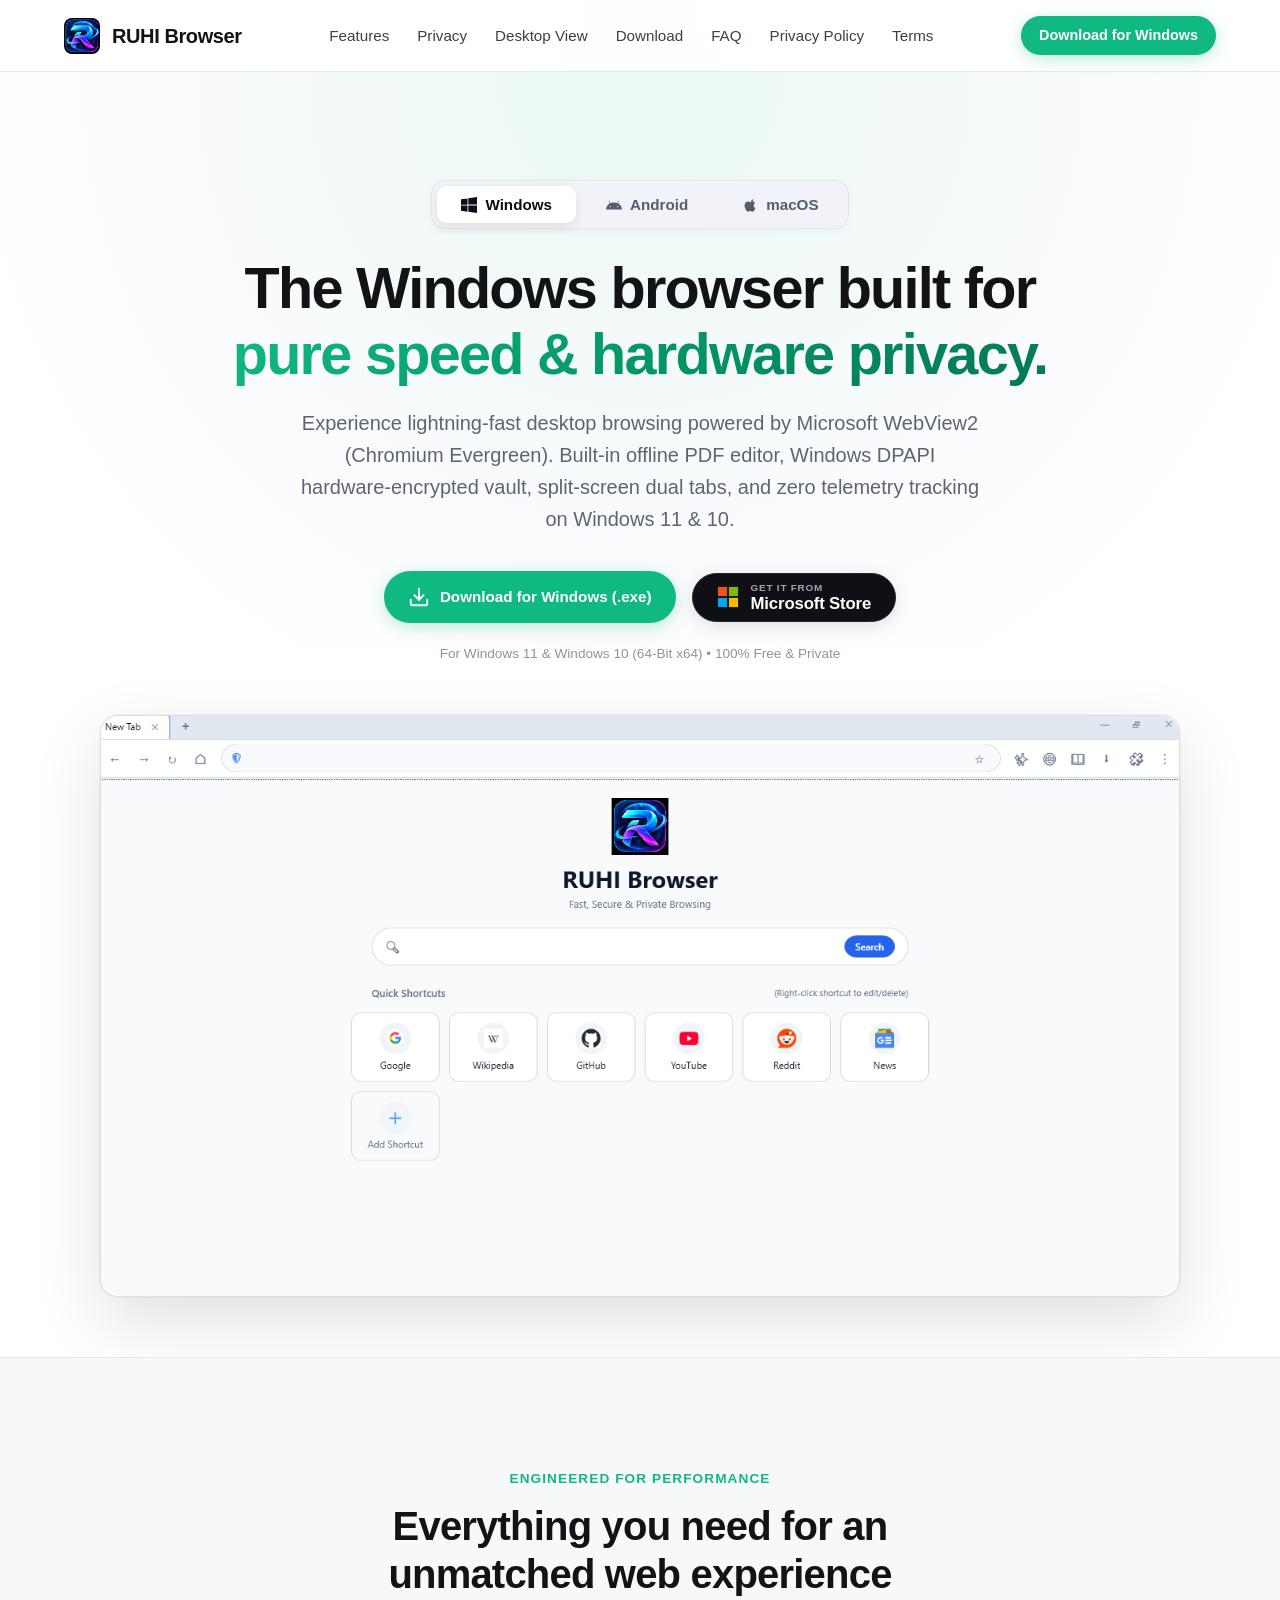
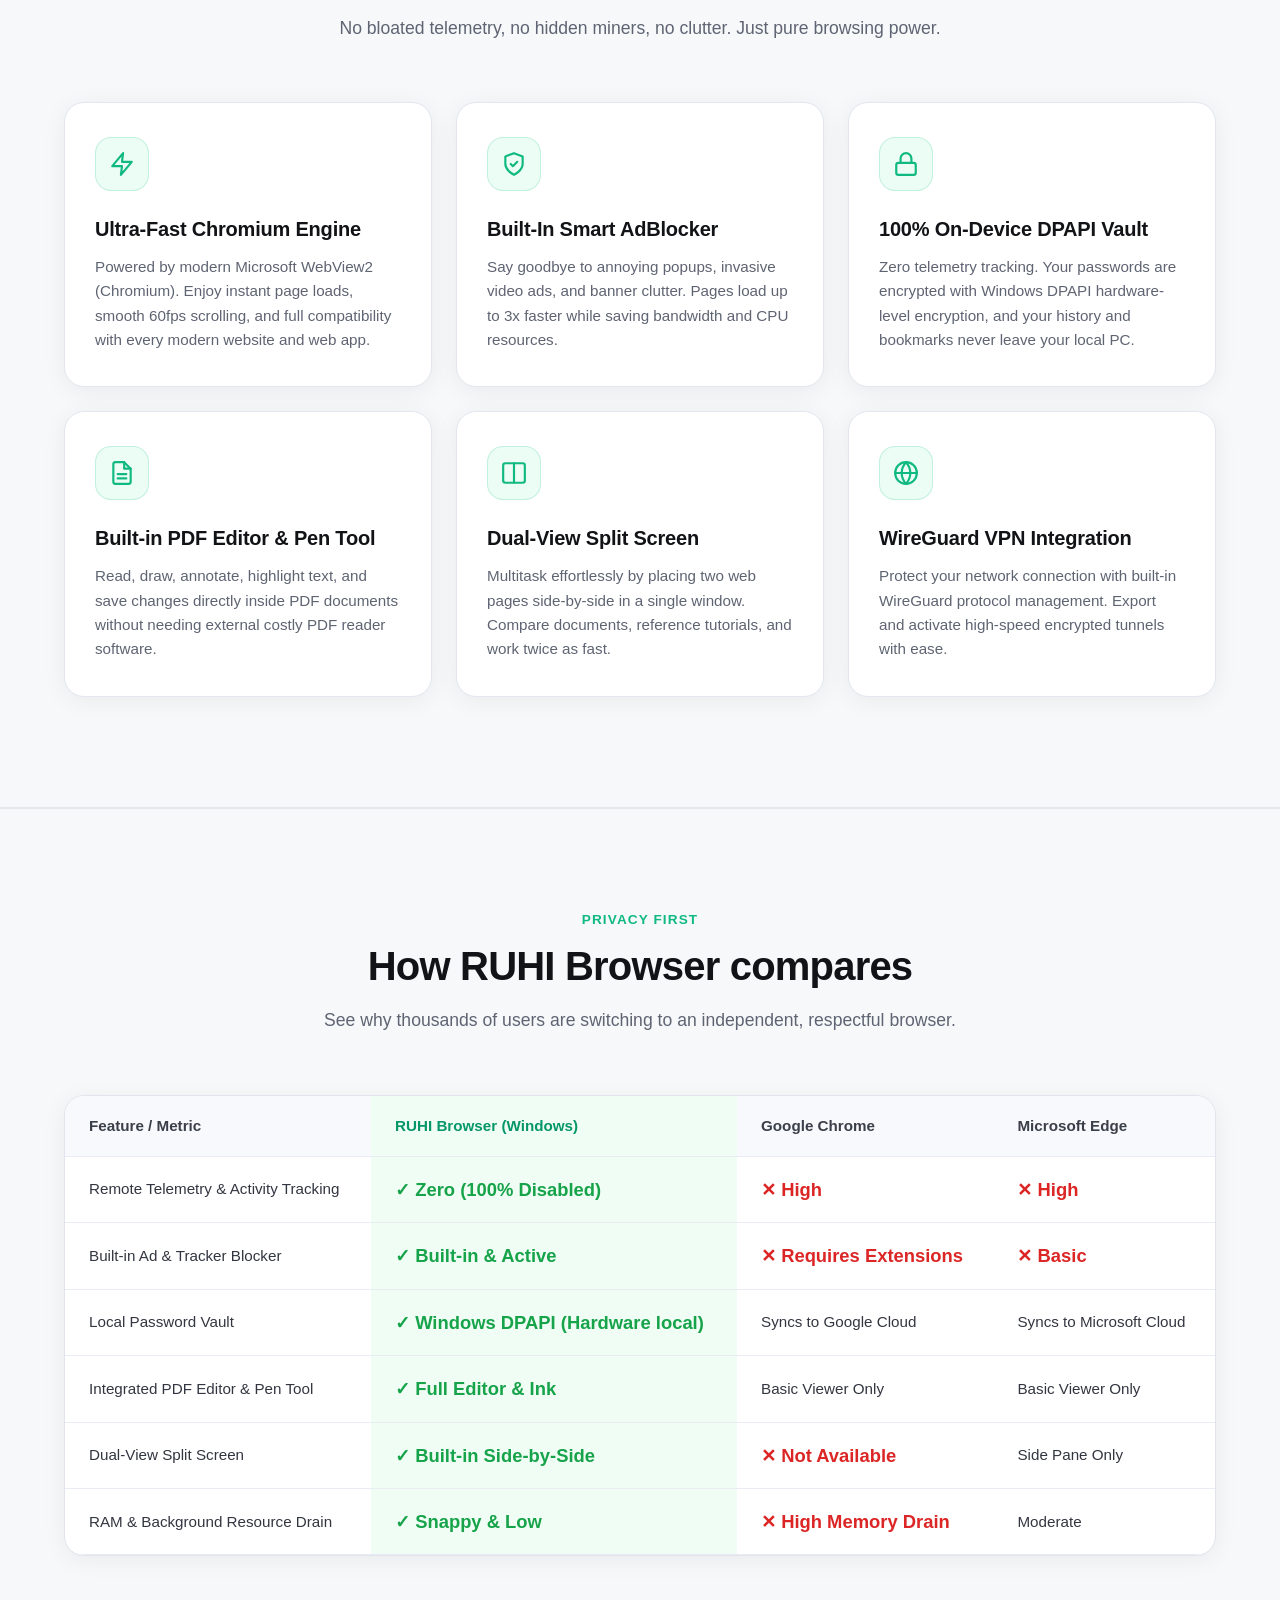
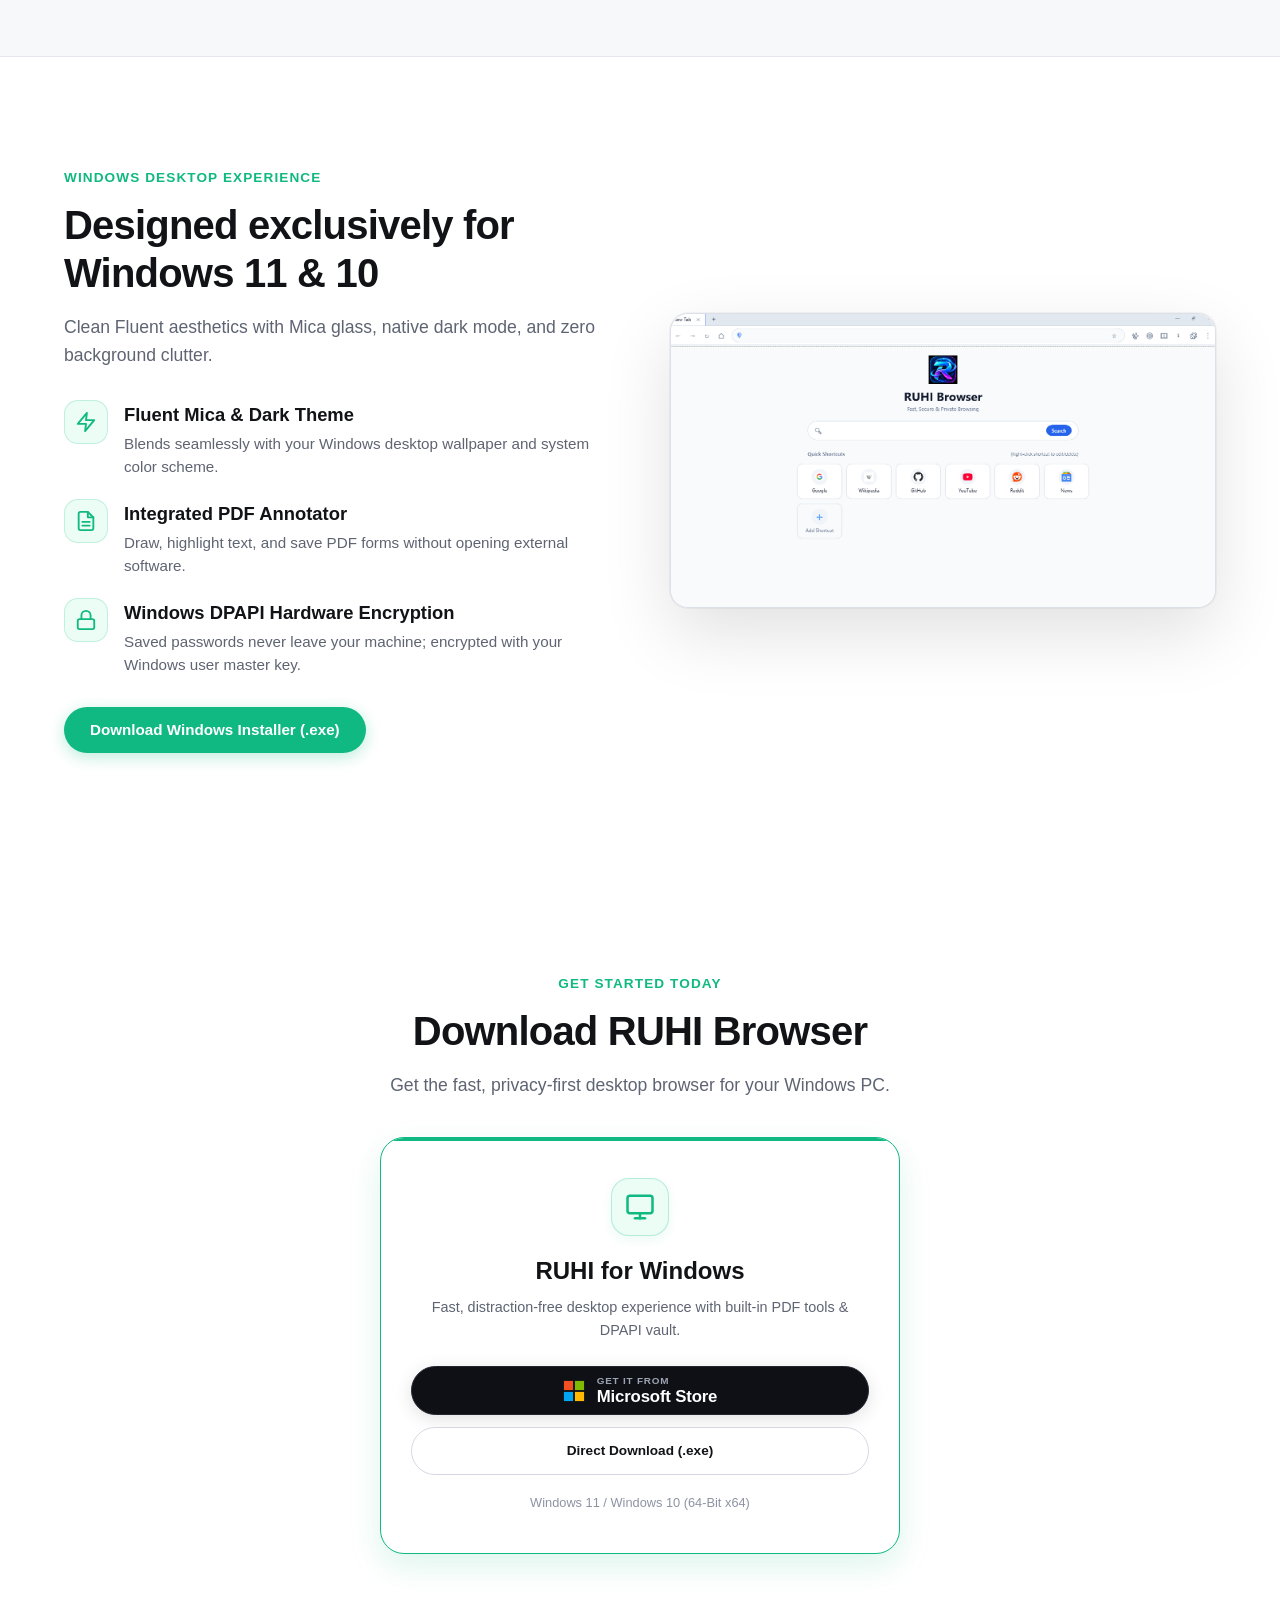
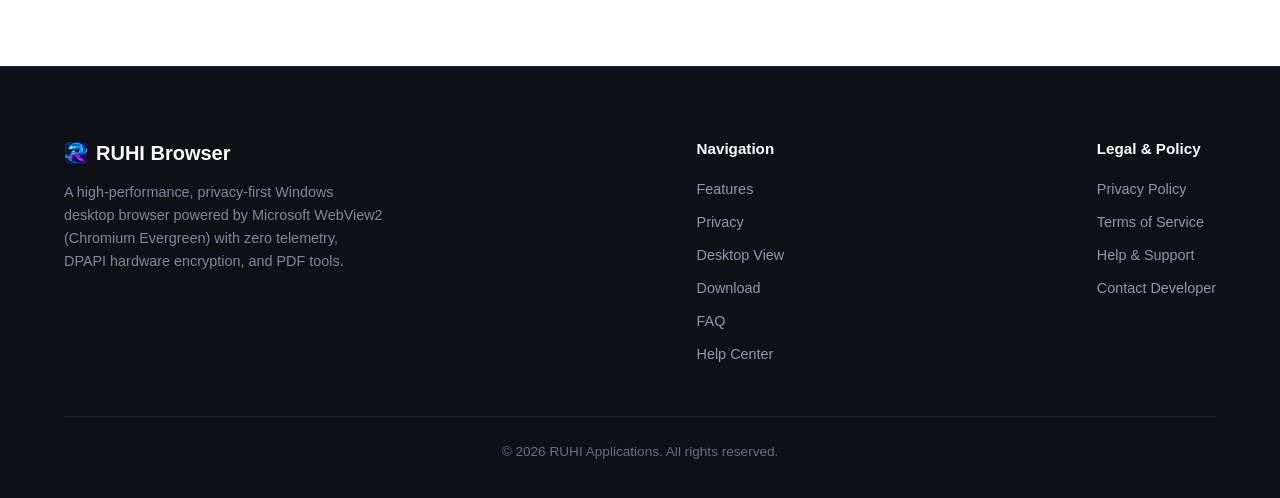
==== index.html @ 10c6ec99 "Add files via upload" ====
<!DOCTYPE html>
<html lang="en">
<head>
  <meta charset="UTF-8">
  <meta name="viewport" content="width=device-width, initial-scale=1.0">
  <title>RUHI Browser — Pure Simplicity. Zero Telemetry. Maximum Speed.</title>
  <meta name="description" content="RUHI Browser is a next-generation, privacy-first web browser available for Windows, Android, and macOS. Zero telemetry, built-in intelligent AdBlock, and on-device encryption.">
  <link rel="icon" type="image/x-icon" href="assets/favicon.ico">
  <link rel="stylesheet" href="css/styles.css">
</head>
<body data-platform="windows">

  <div class="ambient-glow"></div>

  <!-- Navbar -->
  <header class="navbar">
    <div class="container nav-content">
      <a href="index.html" class="nav-brand">
        <img src="assets/icon.png" alt="RUHI Browser Logo">
        <span>RUHI Browser</span>
      </a>
      <ul class="nav-links">
        <li><a href="#features">Features</a></li>
        <li><a href="#privacy">Privacy</a></li>
        <li class="platform-only-windows"><a href="#showcase">Desktop View</a></li>
        <li class="platform-only-android"><a href="#showcase">Mobile View</a></li>
        <li class="platform-only-mac"><a href="#showcase">Mac Native</a></li>
        <li><a href="#download">Download</a></li>
        <li><a href="faq.html">FAQ</a></li>
        <li><a href="privacy.html">Privacy Policy</a></li>
        <li><a href="terms.html">Terms</a></li>
      </ul>
      <div class="nav-cta">
        <a href="#download" class="btn-primary platform-only-windows" style="padding: 8px 18px; font-size: 0.9rem;">
          Download for Windows
        </a>
        <a href="#download" class="btn-primary platform-only-android" style="padding: 8px 18px; font-size: 0.9rem;">
          Get on Google Play
        </a>
        <a href="#download" class="btn-primary platform-only-mac" style="padding: 8px 18px; font-size: 0.9rem;">
          Download for Mac
        </a>
      </div>
    </div>
  </header>

  <!-- Hero Section -->
  <section class="hero">
    <div class="container">
      <!-- Platform Selector Switcher -->
      <div style="text-align: center;">
        <div class="platform-tabs-nav">
          <button type="button" class="platform-tab-btn active" data-os="windows" onclick="setPlatformView('windows')">
            <svg viewBox="0 0 24 24" width="16" height="16" fill="currentColor"><path d="M0 3.449L9.75 2.1v9.451H0m10.949-9.602L24 0v11.4H10.949M0 12.6h9.75v9.451L0 20.699M10.949 12.6H24V24l-12.949-1.801"/></svg>
            Windows
          </button>
          <button type="button" class="platform-tab-btn" data-os="android" onclick="setPlatformView('android')">
            <svg viewBox="0 0 24 24" width="16" height="16" fill="currentColor"><path d="M17.523 15.3414c-.5511 0-.9993-.4486-.9993-.9997s.4482-.9993.9993-.9993c.551 0 .9993.4482.9993.9993.0001.5511-.4482.9997-.9993.9997m-11.046 0c-.5511 0-.9993-.4486-.9993-.9997s.4482-.9993.9993-.9993c.5511 0 .9993.4482.9993.9993 0 .5511-.4482.9997-.9993.9997m11.4045-6.02l1.9973-3.4592a.416.416 0 00-.1521-.5676.416.416 0 00-.5676.1521l-2.0223 3.503C15.5902 8.4128 13.8533 8.081 12 8.081s-3.5902.3318-5.1367.8682L4.841 5.4467a.4161.4161 0 00-.5677-.1521.4157.4157 0 00-.1521.5676l1.9973 3.4592C2.6889 11.1867.3432 14.6589 0 18.761h24c-.3435-4.1021-2.6892-7.5743-6.1185-9.4396"/></svg>
            Android
          </button>
          <button type="button" class="platform-tab-btn" data-os="mac" onclick="setPlatformView('mac')">
            <svg viewBox="0 0 24 24" width="16" height="16" fill="currentColor"><path d="M18.71 19.5c-.83 1.24-1.71 2.45-3.05 2.47-1.34.03-1.77-.79-3.29-.79-1.53 0-2 .77-3.27.82-1.31.05-2.3-1.32-3.14-2.53C4.25 17 2.94 12.45 4.7 9.39c.87-1.52 2.43-2.48 4.12-2.51 1.28-.02 2.5.87 3.29.87.78 0 2.26-1.07 3.81-.91.65.03 2.47.26 3.64 1.98-.09.06-2.17 1.28-2.15 3.81.03 3.02 2.65 4.03 2.68 4.04-.03.07-.42 1.44-1.38 2.83M15.97 6.37c.61-.75 1.04-1.8 0.92-2.85-.9.04-2 .6-2.64 1.35-.56.65-1.06 1.71-.92 2.73 1.01.08 2.03-.49 2.64-1.23z"/></svg>
            macOS
          </button>
        </div>
      </div>

      <!-- ==================== WINDOWS HERO ==================== -->
      <div class="platform-only-windows">
        <h1 class="hero-title">
          The Windows browser built for <span class="gradient-text">pure speed &amp; hardware privacy.</span>
        </h1>
        <p class="hero-subtitle">
          Experience lightning-fast desktop browsing powered by Microsoft WebView2 (Chromium Evergreen). Built-in offline PDF editor, Windows DPAPI hardware-encrypted vault, split-screen dual tabs, and zero telemetry tracking on Windows 11 &amp; 10.
        </p>
        <div class="hero-actions" style="display: flex; gap: 16px; flex-wrap: wrap; justify-content: center; align-items: center;">
          <a href="downloads/RuhiBrowserSetup.exe" class="btn-primary" style="height: 52px; padding: 0 24px; font-weight: 600; display: inline-flex; align-items: center; gap: 10px;" download>
            <svg viewBox="0 0 24 24" width="22" height="22" fill="none" stroke="currentColor" stroke-width="2" stroke-linecap="round" stroke-linejoin="round">
              <path d="M21 15v4a2 2 0 0 1-2 2H5a2 2 0 0 1-2-2v-4"></path>
              <polyline points="7 10 12 15 17 10"></polyline>
              <line x1="12" y1="15" x2="12" y2="3"></line>
            </svg>
            <span>Download for Windows (.exe)</span>
          </a>

          <a href="https://apps.microsoft.com/detail/9PCV98GBMJ68" target="_blank" rel="noopener noreferrer" class="btn-ms-store">
            <svg class="ms-store-icon" viewBox="0 0 24 24" fill="none">
              <rect x="1" y="1" width="10" height="10" fill="#f25022"/>
              <rect x="13" y="1" width="10" height="10" fill="#7fba00"/>
              <rect x="1" y="13" width="10" height="10" fill="#00a4ef"/>
              <rect x="13" y="13" width="10" height="10" fill="#ffb900"/>
            </svg>
            <div class="ms-store-text">
              <span class="ms-store-sub">GET IT FROM</span>
              <span class="ms-store-title">Microsoft Store</span>
            </div>
          </a>
        </div>
        <p class="hero-version-tag">For Windows 11 &amp; Windows 10 (64-Bit x64) • 100% Free &amp; Private</p>

        <div class="browser-mockup-wrapper">
          <div class="browser-screenshot-card">
            <img src="assets/desktop-screenshot.png" alt="RUHI Browser for Windows" class="browser-screenshot-img" loading="eager">
          </div>
        </div>
      </div>

      <!-- ==================== ANDROID HERO ==================== -->
      <div class="platform-only-android">
        <h1 class="hero-title">
          The lightweight Android browser built for <span class="gradient-text">instant speed &amp; AMOLED battery saving.</span>
        </h1>
        <p class="hero-subtitle">
          At just 5.4 MB, RUHI for Android installs in seconds. Enjoy true pitch-black AMOLED dark mode, built-in mobile AdBlocker, data saver for 4G/5G, one-handed bottom omnibox, and 100% on-device privacy with zero background tracking.
        </p>
        <div class="hero-actions" style="display: flex; gap: 16px; flex-wrap: wrap; justify-content: center; align-items: center;">
          <a href="https://play.google.com/store/apps/details?id=com.ruhi.browser" target="_blank" rel="noopener noreferrer" class="btn-play-store">
            <svg class="play-store-icon" viewBox="0 0 24 24" fill="none">
              <path d="M3.6 1.8l11.4 10.2L3.6 22.2c-.3-.2-.6-.6-.6-1.1V2.9c0-.5.3-.9.6-1.1z" fill="#00e5ff"/>
              <path d="M15 12L3.6 1.8c.2-.1.4-.2.7-.1l12.8 7.3L15 12z" fill="#00e676"/>
              <path d="M15 12l2.1 3-12.8 7.3c-.3.1-.5 0-.7-.1L15 12z" fill="#ff1744"/>
              <path d="M19.8 10.7l-2.7-1.7L15 12l2.1 3 2.7-1.7c.8-.5.8-1.7 0-2.2l-.0-.4z" fill="#ffea00"/>
            </svg>
            <div class="play-store-text">
              <span class="play-store-sub">GET IT FROM</span>
              <span class="play-store-title">Google Play</span>
            </div>
          </a>

          <a href="downloads/RuhiBrowser_Android.apk" class="btn-secondary" style="height: 52px; padding: 0 22px; font-weight: 600; display: inline-flex; align-items: center; gap: 8px;" download>
            <svg viewBox="0 0 24 24" width="20" height="20" fill="none" stroke="currentColor" stroke-width="2" stroke-linecap="round" stroke-linejoin="round">
              <path d="M21 15v4a2 2 0 0 1-2 2H5a2 2 0 0 1-2-2v-4"></path>
              <polyline points="7 10 12 15 17 10"></polyline>
              <line x1="12" y1="15" x2="12" y2="3"></line>
            </svg>
            <span>Direct APK (5.4 MB)</span>
          </a>
        </div>
        <p class="hero-version-tag">For Android 6.0 (Marshmallow) and higher • Featherlight 5.4 MB package</p>

        <div class="phone-mockup-wrapper" style="margin-top: 36px;">
          <div class="phone-device-frame" style="margin: 0 auto;">
            <div class="phone-top-sensors">
              <div class="phone-camera-lens"></div>
              <div class="phone-speaker"></div>
            </div>
            <div class="phone-screen-container">
              <img src="assets/mobile-screenshot.jpeg" alt="RUHI Browser Android App Screenshot" class="phone-screen-img" loading="eager">
            </div>
          </div>
        </div>
      </div>

      <!-- ==================== macOS HERO ==================== -->
      <div class="platform-only-mac">
        <h1 class="hero-title">
          The native Mac browser built with <span class="gradient-text">Apple WebKit &amp; zero battery drain.</span>
        </h1>
        <p class="hero-subtitle">
          Engineered natively in Swift and Apple WebKit for macOS Monterey, Ventura, Sonoma &amp; Sequoia. Universal Binary optimized for Apple Silicon (M1–M4) and Intel Macs with Apple Keychain security and native content blocking.
        </p>
        <div class="hero-actions" style="display: flex; gap: 16px; flex-wrap: wrap; justify-content: center; align-items: center;">
          <a href="https://github.com/ruhidev321/ruhi-browser/releases" target="_blank" rel="noopener noreferrer" class="btn-primary" style="height: 52px; padding: 0 24px; font-weight: 600; display: inline-flex; align-items: center; gap: 10px;">
            <svg viewBox="0 0 24 24" width="22" height="22" fill="currentColor">
              <path d="M18.71 19.5c-.83 1.24-1.71 2.45-3.05 2.47-1.34.03-1.77-.79-3.29-.79-1.53 0-2 .77-3.27.82-1.31.05-2.3-1.32-3.14-2.53C4.25 17 2.94 12.45 4.7 9.39c.87-1.52 2.43-2.48 4.12-2.51 1.28-.02 2.5.87 3.29.87.78 0 2.26-1.07 3.81-.91.65.03 2.47.26 3.64 1.98-.09.06-2.17 1.28-2.15 3.81.03 3.02 2.65 4.03 2.68 4.04-.03.07-.42 1.44-1.38 2.83M15.97 6.37c.61-.75 1.04-1.8 0.92-2.85-.9.04-2 .6-2.64 1.35-.56.65-1.06 1.71-.92 2.73 1.01.08 2.03-.49 2.64-1.23z"/>
            </svg>
            <span>Download for Mac (.dmg)</span>
          </a>

          <a href="#download" class="btn-secondary" style="height: 52px; padding: 0 20px; font-weight: 600; display: inline-flex; align-items: center; gap: 8px;">
            <span>Universal Binary (ARM64 &amp; x64)</span>
          </a>
        </div>
        <p class="hero-version-tag">For macOS 12 (Monterey) and higher • Universal Binary (Apple Silicon M1–M4 &amp; Intel)</p>

        <div class="browser-mockup-wrapper">
          <div class="browser-screenshot-card" style="box-shadow: 0 20px 50px rgba(0, 0, 0, 0.12); border-radius: 14px; overflow: hidden;">
            <img src="assets/mac-screenshot.png" alt="RUHI Browser for macOS Native WebKit" class="browser-screenshot-img" loading="eager">
          </div>
        </div>
      </div>

    </div>
  </section>

  <!-- ==================== FEATURES SECTION ==================== -->
  <section class="features-section" id="features">
    <div class="container">
      <div class="section-header">
        <div class="section-label">Engineered for Performance</div>
        <h2 class="section-title">Everything you need for an unmatched web experience</h2>
        <p class="section-subtitle">No bloated telemetry, no hidden miners, no clutter. Just pure browsing power.</p>
      </div>

      <!-- Windows Real Features -->
      <div class="features-grid platform-only-windows">
        <div class="feature-card">
          <div class="feature-icon-bubble">
            <svg viewBox="0 0 24 24" fill="none" stroke="currentColor" stroke-linecap="round" stroke-linejoin="round">
              <polygon points="13 2 3 14 12 14 11 22 21 10 12 10 13 2"></polygon>
            </svg>
          </div>
          <h3 class="feature-title">Ultra-Fast Chromium Engine</h3>
          <p class="feature-desc">Powered by modern Microsoft WebView2 (Chromium). Enjoy instant page loads, smooth 60fps scrolling, and full compatibility with every modern website and web app.</p>
        </div>

        <div class="feature-card">
          <div class="feature-icon-bubble">
            <svg viewBox="0 0 24 24" fill="none" stroke="currentColor" stroke-linecap="round" stroke-linejoin="round">
              <path d="M12 22s8-4 8-10V5l-8-3-8 3v7c0 6 8 10 8 10z"></path>
              <polyline points="9 12 11 14 15 10"></polyline>
            </svg>
          </div>
          <h3 class="feature-title">Built-In Smart AdBlocker</h3>
          <p class="feature-desc">Say goodbye to annoying popups, invasive video ads, and banner clutter. Pages load up to 3x faster while saving bandwidth and CPU resources.</p>
        </div>

        <div class="feature-card">
          <div class="feature-icon-bubble">
            <svg viewBox="0 0 24 24" fill="none" stroke="currentColor" stroke-linecap="round" stroke-linejoin="round">
              <rect x="3" y="11" width="18" height="11" rx="2" ry="2"></rect>
              <path d="M7 11V7a5 5 0 0 1 10 0v4"></path>
            </svg>
          </div>
          <h3 class="feature-title">100% On-Device DPAPI Vault</h3>
          <p class="feature-desc">Zero telemetry tracking. Your passwords are encrypted with Windows DPAPI hardware-level encryption, and your history and bookmarks never leave your local PC.</p>
        </div>

        <div class="feature-card">
          <div class="feature-icon-bubble">
            <svg viewBox="0 0 24 24" fill="none" stroke="currentColor" stroke-linecap="round" stroke-linejoin="round">
              <path d="M14 2H6a2 2 0 0 0-2 2v16a2 2 0 0 0 2 2h12a2 2 0 0 0 2-2V8z"></path>
              <polyline points="14 2 14 8 20 8"></polyline>
              <line x1="16" y1="13" x2="8" y2="13"></line>
              <line x1="16" y1="17" x2="8" y2="17"></line>
            </svg>
          </div>
          <h3 class="feature-title">Built-in PDF Editor &amp; Pen Tool</h3>
          <p class="feature-desc">Read, draw, annotate, highlight text, and save changes directly inside PDF documents without needing external costly PDF reader software.</p>
        </div>

        <div class="feature-card">
          <div class="feature-icon-bubble">
            <svg viewBox="0 0 24 24" fill="none" stroke="currentColor" stroke-linecap="round" stroke-linejoin="round">
              <rect x="2" y="3" width="20" height="18" rx="2" ry="2"></rect>
              <line x1="12" y1="3" x2="12" y2="21"></line>
            </svg>
          </div>
          <h3 class="feature-title">Dual-View Split Screen</h3>
          <p class="feature-desc">Multitask effortlessly by placing two web pages side-by-side in a single window. Compare documents, reference tutorials, and work twice as fast.</p>
        </div>

        <div class="feature-card">
          <div class="feature-icon-bubble">
            <svg viewBox="0 0 24 24" fill="none" stroke="currentColor" stroke-linecap="round" stroke-linejoin="round">
              <circle cx="12" cy="12" r="10"></circle>
              <line x1="2" y1="12" x2="22" y2="12"></line>
              <path d="M12 2a15.3 15.3 0 0 1 4 10 15.3 15.3 0 0 1-4 10 15.3 15.3 0 0 1-4-10 15.3 15.3 0 0 1 4-10z"></path>
            </svg>
          </div>
          <h3 class="feature-title">WireGuard VPN Integration</h3>
          <p class="feature-desc">Protect your network connection with built-in WireGuard protocol management. Export and activate high-speed encrypted tunnels with ease.</p>
        </div>
      </div>

      <!-- Android Real Features -->
      <div class="features-grid platform-only-android">
        <div class="feature-card">
          <div class="feature-icon-bubble">
            <svg viewBox="0 0 24 24" fill="none" stroke="currentColor" stroke-linecap="round" stroke-linejoin="round">
              <path d="M20.24 12.24a6 6 0 0 0-8.49-8.49L5 10.5V19h8.5z"></path>
              <line x1="16" y1="8" x2="2" y2="22"></line>
              <line x1="17.5" y1="15" x2="9" y2="15"></line>
            </svg>
          </div>
          <h3 class="feature-title">Ultra-Lightweight (~5.4 MB)</h3>
          <p class="feature-desc">Featherlight package installs in under 3 seconds. Uses minimal phone storage and runs smoothly even on budget Android devices with 2GB RAM.</p>
        </div>

        <div class="feature-card">
          <div class="feature-icon-bubble">
            <svg viewBox="0 0 24 24" fill="none" stroke="currentColor" stroke-linecap="round" stroke-linejoin="round">
              <path d="M21 12.79A9 9 0 1 1 11.21 3 7 7 0 0 0 21 12.79z"></path>
            </svg>
          </div>
          <h3 class="feature-title">Pitch-Black AMOLED Dark Mode</h3>
          <p class="feature-desc">Engineered with true pure #000000 charcoal black pixels. Pixels turn completely off on OLED/AMOLED screens, saving up to 40% battery life.</p>
        </div>

        <div class="feature-card">
          <div class="feature-icon-bubble">
            <svg viewBox="0 0 24 24" fill="none" stroke="currentColor" stroke-linecap="round" stroke-linejoin="round">
              <path d="M12 22s8-4 8-10V5l-8-3-8 3v7c0 6 8 10 8 10z"></path>
              <polyline points="9 12 11 14 15 10"></polyline>
            </svg>
          </div>
          <h3 class="feature-title">Smart AdBlock &amp; Data Saver</h3>
          <p class="feature-desc">Blocks invasive mobile popups, autoplay video banners, and analytics trackers. Pages load up to 3x faster while saving cellular 4G/5G data.</p>
        </div>

        <div class="feature-card">
          <div class="feature-icon-bubble">
            <svg viewBox="0 0 24 24" fill="none" stroke="currentColor" stroke-linecap="round" stroke-linejoin="round">
              <rect x="3" y="11" width="18" height="11" rx="2" ry="2"></rect>
              <path d="M7 11V7a5 5 0 0 1 10 0v4"></path>
            </svg>
          </div>
          <h3 class="feature-title">Android Keystore Security Vault</h3>
          <p class="feature-desc">Passwords and credentials are protected with hardware-backed Android Keystore and EncryptedSharedPreferences. Zero data uploaded to cloud.</p>
        </div>

        <div class="feature-card">
          <div class="feature-icon-bubble">
            <svg viewBox="0 0 24 24" fill="none" stroke="currentColor" stroke-linecap="round" stroke-linejoin="round">
              <rect x="5" y="2" width="14" height="20" rx="2" ry="2"></rect>
              <line x1="12" y1="18" x2="12.01" y2="18"></line>
            </svg>
          </div>
          <h3 class="feature-title">One-Handed Bottom Omnibox</h3>
          <p class="feature-desc">Ergonomic bottom address bar and navigation toolbar designed specifically for comfortable one-thumb reach on modern tall mobile screens.</p>
        </div>

        <div class="feature-card">
          <div class="feature-icon-bubble">
            <svg viewBox="0 0 24 24" fill="none" stroke="currentColor" stroke-linecap="round" stroke-linejoin="round">
              <circle cx="12" cy="12" r="10"></circle>
              <line x1="2" y1="12" x2="22" y2="12"></line>
              <path d="M12 2a15.3 15.3 0 0 1 4 10 15.3 15.3 0 0 1-4 10 15.3 15.3 0 0 1-4-10 15.3 15.3 0 0 1 4-10z"></path>
            </svg>
          </div>
          <h3 class="feature-title">WireGuard Mobile VPN</h3>
          <p class="feature-desc">Protect your cellular and public Wi-Fi connections with integrated high-speed WireGuard protocol encryption right inside the browser.</p>
        </div>
      </div>

      <!-- macOS Real Features -->
      <div class="features-grid platform-only-mac">
        <div class="feature-card">
          <div class="feature-icon-bubble">
            <svg viewBox="0 0 24 24" fill="currentColor">
              <path d="M18.71 19.5c-.83 1.24-1.71 2.45-3.05 2.47-1.34.03-1.77-.79-3.29-.79-1.53 0-2 .77-3.27.82-1.31.05-2.3-1.32-3.14-2.53C4.25 17 2.94 12.45 4.7 9.39c.87-1.52 2.43-2.48 4.12-2.51 1.28-.02 2.5.87 3.29.87.78 0 2.26-1.07 3.81-.91.65.03 2.47.26 3.64 1.98-.09.06-2.17 1.28-2.15 3.81.03 3.02 2.65 4.03 2.68 4.04-.03.07-.42 1.44-1.38 2.83M15.97 6.37c.61-.75 1.04-1.8 0.92-2.85-.9.04-2 .6-2.64 1.35-.56.65-1.06 1.71-.92 2.73 1.01.08 2.03-.49 2.64-1.23z"/>
            </svg>
          </div>
          <h3 class="feature-title">100% Apple Native (Swift &amp; WebKit)</h3>
          <p class="feature-desc">Zero Electron overhead. Starts in milliseconds, scrolls at smooth 120Hz ProMotion, and uses minimal RAM with zero MacBook fan noise.</p>
        </div>

        <div class="feature-card">
          <div class="feature-icon-bubble">
            <svg viewBox="0 0 24 24" fill="none" stroke="currentColor" stroke-linecap="round" stroke-linejoin="round">
              <polygon points="13 2 3 14 12 14 11 22 21 10 12 10 13 2"></polygon>
            </svg>
          </div>
          <h3 class="feature-title">Universal Binary (M1–M4 &amp; Intel)</h3>
          <p class="feature-desc">Native 64-bit ARM64 compilation for Apple Silicon M1, M2, M3, M4 chips, plus full native compatibility with Intel Macs.</p>
        </div>

        <div class="feature-card">
          <div class="feature-icon-bubble">
            <svg viewBox="0 0 24 24" fill="none" stroke="currentColor" stroke-linecap="round" stroke-linejoin="round">
              <rect x="3" y="11" width="18" height="11" rx="2" ry="2"></rect>
              <path d="M7 11V7a5 5 0 0 1 10 0v4"></path>
            </svg>
          </div>
          <h3 class="feature-title">Apple Keychain Secure Enclave</h3>
          <p class="feature-desc">Passwords and credentials are stored locally with Apple Keychain hardware security, protected with Touch ID biometric authentication.</p>
        </div>

        <div class="feature-card">
          <div class="feature-icon-bubble">
            <svg viewBox="0 0 24 24" fill="none" stroke="currentColor" stroke-linecap="round" stroke-linejoin="round">
              <path d="M12 22s8-4 8-10V5l-8-3-8 3v7c0 6 8 10 8 10z"></path>
              <polyline points="9 12 11 14 15 10"></polyline>
            </svg>
          </div>
          <h3 class="feature-title">WebKit ContentRuleList AdBlock</h3>
          <p class="feature-desc">Uses Apple's native Content Blocking API compiled directly into WebKit rules for zero-CPU ad, tracker, and script elimination.</p>
        </div>

        <div class="feature-card">
          <div class="feature-icon-bubble">
            <svg viewBox="0 0 24 24" fill="none" stroke="currentColor" stroke-linecap="round" stroke-linejoin="round">
              <rect x="2" y="3" width="20" height="14" rx="2" ry="2"></rect>
              <line x1="8" y1="21" x2="16" y2="21"></line>
              <line x1="12" y1="17" x2="12" y2="21"></line>
            </svg>
          </div>
          <h3 class="feature-title">macOS Native Menu &amp; Hotkeys</h3>
          <p class="feature-desc">Full integration with the macOS system menu bar, dock, and standard Mac keyboard shortcuts (Cmd+T, Cmd+W, Cmd+Shift+N, Cmd+J, Cmd+,).</p>
        </div>

        <div class="feature-card">
          <div class="feature-icon-bubble">
            <svg viewBox="0 0 24 24" fill="none" stroke="currentColor" stroke-linecap="round" stroke-linejoin="round">
              <path d="M13 2L3 14h9l-1 8 10-12h-9l1-8z"></path>
            </svg>
          </div>
          <h3 class="feature-title">Zero Battery Drain</h3>
          <p class="feature-desc">Whisper-quiet, thermal-efficient operation designed specifically to extend MacBook all-day battery life with zero idle wakeups.</p>
        </div>
      </div>
    </div>
  </section>

  <!-- ==================== PRIVACY COMPARISON SECTION ==================== -->
  <section class="comparison-section" id="privacy">
    <div class="container">
      <div class="section-header">
        <div class="section-label">Privacy First</div>
        <h2 class="section-title">How RUHI Browser compares</h2>
        <p class="section-subtitle">See why thousands of users are switching to an independent, respectful browser.</p>
      </div>

      <!-- Windows Comparison Table -->
      <div class="comparison-table-wrapper platform-only-windows">
        <table class="comparison-table">
          <thead>
            <tr>
              <th>Feature / Metric</th>
              <th class="highlight">RUHI Browser (Windows)</th>
              <th>Google Chrome</th>
              <th>Microsoft Edge</th>
            </tr>
          </thead>
          <tbody>
            <tr>
              <td>Remote Telemetry &amp; Activity Tracking</td>
              <td class="highlight"><span class="check-icon">✓ Zero (100% Disabled)</span></td>
              <td><span class="cross-icon">✕ High</span></td>
              <td><span class="cross-icon">✕ High</span></td>
            </tr>
            <tr>
              <td>Built-in Ad &amp; Tracker Blocker</td>
              <td class="highlight"><span class="check-icon">✓ Built-in &amp; Active</span></td>
              <td><span class="cross-icon">✕ Requires Extensions</span></td>
              <td><span class="cross-icon">✕ Basic</span></td>
            </tr>
            <tr>
              <td>Local Password Vault</td>
              <td class="highlight"><span class="check-icon">✓ Windows DPAPI (Hardware local)</span></td>
              <td>Syncs to Google Cloud</td>
              <td>Syncs to Microsoft Cloud</td>
            </tr>
            <tr>
              <td>Integrated PDF Editor &amp; Pen Tool</td>
              <td class="highlight"><span class="check-icon">✓ Full Editor &amp; Ink</span></td>
              <td>Basic Viewer Only</td>
              <td>Basic Viewer Only</td>
            </tr>
            <tr>
              <td>Dual-View Split Screen</td>
              <td class="highlight"><span class="check-icon">✓ Built-in Side-by-Side</span></td>
              <td><span class="cross-icon">✕ Not Available</span></td>
              <td>Side Pane Only</td>
            </tr>
            <tr>
              <td>RAM &amp; Background Resource Drain</td>
              <td class="highlight"><span class="check-icon">✓ Snappy &amp; Low</span></td>
              <td><span class="cross-icon">✕ High Memory Drain</span></td>
              <td>Moderate</td>
            </tr>
          </tbody>
        </table>
      </div>

      <!-- Android Comparison Table -->
      <div class="comparison-table-wrapper platform-only-android">
        <table class="comparison-table">
          <thead>
            <tr>
              <th>Feature / Metric</th>
              <th class="highlight">RUHI Mobile (Android)</th>
              <th>Google Chrome Mobile</th>
              <th>Samsung Internet</th>
            </tr>
          </thead>
          <tbody>
            <tr>
              <td>App Download Package Size</td>
              <td class="highlight"><span class="check-icon">✓ Only ~5.4 MB (Featherlight)</span></td>
              <td><span class="cross-icon">✕ 150+ MB (Heavy)</span></td>
              <td><span class="cross-icon">✕ 120+ MB</span></td>
            </tr>
            <tr>
              <td>Background Telemetry &amp; Location Tracking</td>
              <td class="highlight"><span class="check-icon">✓ Zero (100% Disabled)</span></td>
              <td><span class="cross-icon">✕ Continuous Profiling</span></td>
              <td><span class="cross-icon">✕ Analytics Enabled</span></td>
            </tr>
            <tr>
              <td>Pure Pitch-Black AMOLED Dark Mode</td>
              <td class="highlight"><span class="check-icon">✓ True #000000 Black (Battery Saver)</span></td>
              <td>Dark Gray / Washed</td>
              <td>Standard Gray</td>
            </tr>
            <tr>
              <td>Built-in AdBlock &amp; Mobile Data Saver</td>
              <td class="highlight"><span class="check-icon">✓ Enabled by Default (Saves 3x Data)</span></td>
              <td><span class="cross-icon">✕ No AdBlocker</span></td>
              <td>Requires Add-on</td>
            </tr>
            <tr>
              <td>One-Handed Bottom Omnibox</td>
              <td class="highlight"><span class="check-icon">✓ Ergonomic Thumb Reach</span></td>
              <td>Top Bar Only</td>
              <td>Bottom Bar</td>
            </tr>
            <tr>
              <td>Background Battery Drain</td>
              <td class="highlight"><span class="check-icon">✓ Zero Idle Drain</span></td>
              <td>Background Sync Drain</td>
              <td>Moderate Drain</td>
            </tr>
          </tbody>
        </table>
      </div>

      <!-- macOS Comparison Table -->
      <div class="comparison-table-wrapper platform-only-mac">
        <table class="comparison-table">
          <thead>
            <tr>
              <th>Feature / Metric</th>
              <th class="highlight">RUHI Browser (macOS)</th>
              <th>Apple Safari</th>
              <th>Google Chrome (Mac)</th>
            </tr>
          </thead>
          <tbody>
            <tr>
              <td>Remote Telemetry &amp; User Profiling</td>
              <td class="highlight"><span class="check-icon">✓ Zero (100% Disabled)</span></td>
              <td>Apple Analytics Enabled</td>
              <td><span class="cross-icon">✕ Extensive Google Tracking</span></td>
            </tr>
            <tr>
              <td>Engine &amp; Performance</td>
              <td class="highlight"><span class="check-icon">✓ Native Swift &amp; WebKit</span></td>
              <td>Native WebKit</td>
              <td>Chromium (High RAM/Fan Spin)</td>
            </tr>
            <tr>
              <td>Ad &amp; Tracker Blocker</td>
              <td class="highlight"><span class="check-icon">✓ Native WebKit ContentRuleList</span></td>
              <td>Basic Tracker Report</td>
              <td><span class="cross-icon">✕ Manifest V3 Restrictions</span></td>
            </tr>
            <tr>
              <td>Password Security Vault</td>
              <td class="highlight"><span class="check-icon">✓ Local Apple Keychain (Touch ID)</span></td>
              <td>iCloud Keychain Sync</td>
              <td>Google Account Cloud Sync</td>
            </tr>
            <tr>
              <td>Universal Binary (M1–M4 &amp; Intel)</td>
              <td class="highlight"><span class="check-icon">✓ Universal Native (ARM64 &amp; x64)</span></td>
              <td>Universal Native</td>
              <td>Heavy Multi-Architecture</td>
            </tr>
            <tr>
              <td>MacBook Battery Life Impact</td>
              <td class="highlight"><span class="check-icon">✓ Whisper Quiet &amp; Zero Drain</span></td>
              <td>Low Battery Drain</td>
              <td><span class="cross-icon">✕ Heavy Battery Drain</span></td>
            </tr>
          </tbody>
        </table>
      </div>
    </div>
  </section>

  <!-- ==================== SHOWCASE SECTION ==================== -->
  <section class="mobile-showcase-section" id="showcase">
    <div class="container">

      <!-- Windows Showcase -->
      <div class="mobile-showcase-grid platform-only-windows">
        <div>
          <div class="section-label">Windows Desktop Experience</div>
          <h2 class="section-title">Designed exclusively for Windows 11 &amp; 10</h2>
          <p class="section-subtitle">Clean Fluent aesthetics with Mica glass, native dark mode, and zero background clutter.</p>

          <div class="mobile-perks-list">
            <div class="mobile-perk-item">
              <div class="mobile-perk-icon">
                <svg viewBox="0 0 24 24" fill="none" stroke="currentColor" stroke-linecap="round" stroke-linejoin="round">
                  <polygon points="13 2 3 14 12 14 11 22 21 10 12 10 13 2"></polygon>
                </svg>
              </div>
              <div class="mobile-perk-content">
                <h4>Fluent Mica &amp; Dark Theme</h4>
                <p>Blends seamlessly with your Windows desktop wallpaper and system color scheme.</p>
              </div>
            </div>

            <div class="mobile-perk-item">
              <div class="mobile-perk-icon">
                <svg viewBox="0 0 24 24" fill="none" stroke="currentColor" stroke-linecap="round" stroke-linejoin="round">
                  <path d="M14 2H6a2 2 0 0 0-2 2v16a2 2 0 0 0 2 2h12a2 2 0 0 0 2-2V8z"></path>
                  <polyline points="14 2 14 8 20 8"></polyline>
                  <line x1="16" y1="13" x2="8" y2="13"></line>
                  <line x1="16" y1="17" x2="8" y2="17"></line>
                </svg>
              </div>
              <div class="mobile-perk-content">
                <h4>Integrated PDF Annotator</h4>
                <p>Draw, highlight text, and save PDF forms without opening external software.</p>
              </div>
            </div>

            <div class="mobile-perk-item">
              <div class="mobile-perk-icon">
                <svg viewBox="0 0 24 24" fill="none" stroke="currentColor" stroke-linecap="round" stroke-linejoin="round">
                  <rect x="3" y="11" width="18" height="11" rx="2" ry="2"></rect>
                  <path d="M7 11V7a5 5 0 0 1 10 0v4"></path>
                </svg>
              </div>
              <div class="mobile-perk-content">
                <h4>Windows DPAPI Hardware Encryption</h4>
                <p>Saved passwords never leave your machine; encrypted with your Windows user master key.</p>
              </div>
            </div>
          </div>

          <div style="display: flex; gap: 14px; flex-wrap: wrap; align-items: center; margin-top: 24px;">
            <a href="downloads/RuhiBrowserSetup.exe" class="btn-primary" download>
              Download Windows Installer (.exe)
            </a>
          </div>
        </div>

        <div class="browser-mockup-wrapper">
          <div class="browser-screenshot-card">
            <img src="assets/desktop-screenshot.png" alt="RUHI Browser Windows Desktop UI" class="browser-screenshot-img" loading="lazy">
          </div>
        </div>
      </div>

      <!-- Android Showcase -->
      <div class="mobile-showcase-grid platform-only-android">
        <div>
          <div class="section-label">Mobile Experience</div>
          <h2 class="section-title">RUHI Browser for Android</h2>
          <p class="section-subtitle">Speed, privacy, and full battery efficiency right in the palm of your hand.</p>

          <div class="mobile-perks-list">
            <div class="mobile-perk-item">
              <div class="mobile-perk-icon">
                <svg viewBox="0 0 24 24" fill="none" stroke="currentColor" stroke-linecap="round" stroke-linejoin="round">
                  <path d="M20.24 12.24a6 6 0 0 0-8.49-8.49L5 10.5V19h8.5z"></path>
                  <line x1="16" y1="8" x2="2" y2="22"></line>
                  <line x1="17.5" y1="15" x2="9" y2="15"></line>
                </svg>
              </div>
              <div class="mobile-perk-content">
                <h4>Ultra-Lightweight (Only ~5.4 MB)</h4>
                <p>Installs in seconds without hogging your phone storage or draining system RAM.</p>
              </div>
            </div>

            <div class="mobile-perk-item">
              <div class="mobile-perk-icon">
                <svg viewBox="0 0 24 24" fill="none" stroke="currentColor" stroke-linecap="round" stroke-linejoin="round">
                  <path d="M12 22s8-4 8-10V5l-8-3-8 3v7c0 6 8 10 8 10z"></path>
                  <polyline points="9 12 11 14 15 10"></polyline>
                </svg>
              </div>
              <div class="mobile-perk-content">
                <h4>Smart AdBlock &amp; Data Saver</h4>
                <p>Blocks invasive popups and trackers across 4G/5G mobile data, loading pages up to 3x faster.</p>
              </div>
            </div>

            <div class="mobile-perk-item">
              <div class="mobile-perk-icon">
                <svg viewBox="0 0 24 24" fill="none" stroke="currentColor" stroke-linecap="round" stroke-linejoin="round">
                  <path d="M21 12.79A9 9 0 1 1 11.21 3 7 7 0 0 0 21 12.79z"></path>
                </svg>
              </div>
              <div class="mobile-perk-content">
                <h4>AMOLED Pure Black Dark Mode</h4>
                <p>Engineered with true pitch-black charcoal tones to maximize OLED battery longevity.</p>
              </div>
            </div>

            <div class="mobile-perk-item">
              <div class="mobile-perk-icon">
                <svg viewBox="0 0 24 24" fill="none" stroke="currentColor" stroke-linecap="round" stroke-linejoin="round">
                  <rect x="3" y="11" width="18" height="11" rx="2" ry="2"></rect>
                  <path d="M7 11V7a5 5 0 0 1 10 0v4"></path>
                </svg>
              </div>
              <div class="mobile-perk-content">
                <h4>Zero Background Telemetry</h4>
                <p>No background telemetry daemons or location tracking. 100% on-device private browsing.</p>
              </div>
            </div>
          </div>

          <div style="display: flex; gap: 14px; flex-wrap: wrap; align-items: center; margin-top: 24px;">
            <a href="https://play.google.com/store/apps/details?id=com.ruhi.browser" target="_blank" rel="noopener noreferrer" class="btn-play-store">
              <svg class="play-store-icon" viewBox="0 0 24 24" fill="none">
                <path d="M3.6 1.8l11.4 10.2L3.6 22.2c-.3-.2-.6-.6-.6-1.1V2.9c0-.5.3-.9.6-1.1z" fill="#00e5ff"/>
                <path d="M15 12L3.6 1.8c.2-.1.4-.2.7-.1l12.8 7.3L15 12z" fill="#00e676"/>
                <path d="M15 12l2.1 3-12.8 7.3c-.3.1-.5 0-.7-.1L15 12z" fill="#ff1744"/>
                <path d="M19.8 10.7l-2.7-1.7L15 12l2.1 3 2.7-1.7c.8-.5.8-1.7 0-2.2l-.0-.4z" fill="#ffea00"/>
              </svg>
              <div class="play-store-text">
                <span class="play-store-sub">GET IT FROM</span>
                <span class="play-store-title">Google Play</span>
              </div>
            </a>
            <a href="downloads/RuhiBrowser_Android.apk" class="btn-secondary" download>
              Direct APK (5.4 MB)
            </a>
          </div>
        </div>

        <div class="phone-mockup-wrapper">
          <div class="phone-device-frame">
            <div class="phone-top-sensors">
              <div class="phone-camera-lens"></div>
              <div class="phone-speaker"></div>
            </div>
            <div class="phone-screen-container">
              <img src="assets/mobile-screenshot.jpeg" alt="RUHI Browser Android App Screenshot" class="phone-screen-img" loading="lazy">
            </div>
          </div>
        </div>
      </div>

      <!-- macOS Showcase -->
      <div class="mobile-showcase-grid platform-only-mac" style="direction: rtl;">
        <div style="direction: ltr;" class="browser-mockup-wrapper">
          <div class="browser-screenshot-card" style="box-shadow: 0 20px 50px rgba(0, 0, 0, 0.12); border-radius: 14px; overflow: hidden;">
            <img src="assets/mac-screenshot.png" alt="RUHI Browser for macOS Native WebKit" class="browser-screenshot-img" loading="lazy">
          </div>
        </div>

        <div style="direction: ltr;">
          <div class="section-label">Mac Native Experience</div>
          <h2 class="section-title">RUHI Browser for macOS</h2>
          <p class="section-subtitle">Engineered natively in Swift and Apple WebKit for silky-smooth browsing without battery drain.</p>

          <div class="mobile-perks-list">
            <div class="mobile-perk-item">
              <div class="mobile-perk-icon">
                <svg viewBox="0 0 24 24" fill="currentColor">
                  <path d="M18.71 19.5c-.83 1.24-1.71 2.45-3.05 2.47-1.34.03-1.77-.79-3.29-.79-1.53 0-2 .77-3.27.82-1.31.05-2.3-1.32-3.14-2.53C4.25 17 2.94 12.45 4.7 9.39c.87-1.52 2.43-2.48 4.12-2.51 1.28-.02 2.5.87 3.29.87.78 0 2.26-1.07 3.81-.91.65.03 2.47.26 3.64 1.98-.09.06-2.17 1.28-2.15 3.81.03 3.02 2.65 4.03 2.68 4.04-.03.07-.42 1.44-1.38 2.83M15.97 6.37c.61-.75 1.04-1.8 0.92-2.85-.9.04-2 .6-2.64 1.35-.56.65-1.06 1.71-.92 2.73 1.01.08 2.03-.49 2.64-1.23z"/>
                </svg>
              </div>
              <div class="mobile-perk-content">
                <h4>True Apple Native (Swift &amp; WebKit)</h4>
                <p>Zero Electron bloat. Starts in milliseconds with minimal RAM and zero thermal throttling on your MacBook.</p>
              </div>
            </div>

            <div class="mobile-perk-item">
              <div class="mobile-perk-icon">
                <svg viewBox="0 0 24 24" fill="none" stroke="currentColor" stroke-linecap="round" stroke-linejoin="round">
                  <polygon points="13 2 3 14 12 14 11 22 21 10 12 10 13 2"></polygon>
                </svg>
              </div>
              <div class="mobile-perk-content">
                <h4>Universal Binary (Apple Silicon M1–M4 &amp; Intel)</h4>
                <p>Native 64-bit ARM64 &amp; x86_64 code tuned for Apple's high-efficiency and high-performance CPU cores.</p>
              </div>
            </div>

            <div class="mobile-perk-item">
              <div class="mobile-perk-icon">
                <svg viewBox="0 0 24 24" fill="none" stroke="currentColor" stroke-linecap="round" stroke-linejoin="round">
                  <rect x="3" y="11" width="18" height="11" rx="2" ry="2"></rect>
                  <path d="M7 11V7a5 5 0 0 1 10 0v4"></path>
                </svg>
              </div>
              <div class="mobile-perk-content">
                <h4>Apple Keychain Security Vault</h4>
                <p>Your passwords and sensitive credentials are encrypted using Apple Keychain hardware security, protected by Touch ID.</p>
              </div>
            </div>
          </div>

          <div style="display: flex; gap: 14px; flex-wrap: wrap; align-items: center; margin-top: 24px;">
            <a href="https://github.com/ruhidev321/ruhi-browser/releases" target="_blank" rel="noopener noreferrer" class="btn-primary" style="height: 50px; padding: 0 24px; font-weight: 600; display: inline-flex; align-items: center; gap: 10px;">
              <svg viewBox="0 0 24 24" width="20" height="20" fill="currentColor">
                <path d="M18.71 19.5c-.83 1.24-1.71 2.45-3.05 2.47-1.34.03-1.77-.79-3.29-.79-1.53 0-2 .77-3.27.82-1.31.05-2.3-1.32-3.14-2.53C4.25 17 2.94 12.45 4.7 9.39c.87-1.52 2.43-2.48 4.12-2.51 1.28-.02 2.5.87 3.29.87.78 0 2.26-1.07 3.81-.91.65.03 2.47.26 3.64 1.98-.09.06-2.17 1.28-2.15 3.81.03 3.02 2.65 4.03 2.68 4.04-.03.07-.42 1.44-1.38 2.83M15.97 6.37c.61-.75 1.04-1.8 0.92-2.85-.9.04-2 .6-2.64 1.35-.56.65-1.06 1.71-.92 2.73 1.01.08 2.03-.49 2.64-1.23z"/>
              </svg>
              <span>Download for Mac (.dmg)</span>
            </a>
          </div>
        </div>
      </div>

    </div>
  </section>

  <!-- ==================== DOWNLOAD SECTION ==================== -->
  <section class="download-section" id="download">
    <div class="container">
      <div class="section-header" style="margin-bottom: 40px;">
        <div class="section-label">Get Started Today</div>
        <h2 class="section-title">Download RUHI Browser</h2>
        <p class="section-subtitle platform-only-windows">Get the fast, privacy-first desktop browser for your Windows PC.</p>
        <p class="section-subtitle platform-only-android">Get the lightweight, battery-saving privacy browser for your Android phone.</p>
        <p class="section-subtitle platform-only-mac">Get the native Apple WebKit privacy browser for your Mac.</p>
      </div>

      <div class="download-single-wrapper">
        <!-- Windows Platform Card ONLY -->
        <div class="download-card platform-only-windows is-detected" style="padding: 40px 30px; text-align: center;">
          <div class="download-platform-icon">
            <svg viewBox="0 0 24 24" fill="none" stroke="currentColor" stroke-linecap="round" stroke-linejoin="round">
              <rect x="2" y="3" width="20" height="14" rx="2" ry="2"></rect>
              <line x1="8" y1="21" x2="16" y2="21"></line>
              <line x1="12" y1="17" x2="12" y2="21"></line>
            </svg>
          </div>
          <h3 style="font-size: 1.5rem; font-weight: 700; margin-bottom: 6px;">RUHI for Windows</h3>
          <p style="color: var(--text-secondary); font-size: 0.9rem; margin-bottom: 24px;">Fast, distraction-free desktop experience with built-in PDF tools &amp; DPAPI vault.</p>

          <div style="display: flex; flex-direction: column; gap: 12px; align-items: center;">
            <a href="https://apps.microsoft.com/detail/9PCV98GBMJ68" target="_blank" rel="noopener noreferrer" class="btn-ms-store" style="width: 100%; justify-content: center;">
              <svg class="ms-store-icon" viewBox="0 0 24 24" fill="none">
                <rect x="1" y="1" width="10" height="10" fill="#f25022"/>
                <rect x="13" y="1" width="10" height="10" fill="#7fba00"/>
                <rect x="1" y="13" width="10" height="10" fill="#00a4ef"/>
                <rect x="13" y="13" width="10" height="10" fill="#ffb900"/>
              </svg>
              <div class="ms-store-text">
                <span class="ms-store-sub">GET IT FROM</span>
                <span class="ms-store-title">Microsoft Store</span>
              </div>
            </a>
            <a href="downloads/RuhiBrowserSetup.exe" class="btn-secondary" style="width: 100%; justify-content: center; font-size: 0.85rem; padding: 12px 18px;" download>
              Direct Download (.exe)
            </a>
          </div>
          <p style="margin-top: 18px; color: var(--text-muted); font-size: 0.8rem;">Windows 11 / Windows 10 (64-Bit x64)</p>
        </div>

        <!-- Android Platform Card ONLY -->
        <div class="download-card platform-only-android is-detected" style="padding: 40px 30px; text-align: center;">
          <div class="download-platform-icon">
            <svg viewBox="0 0 24 24" fill="none" stroke="currentColor" stroke-linecap="round" stroke-linejoin="round">
              <rect x="5" y="2" width="14" height="20" rx="2" ry="2"></rect>
              <line x1="12" y1="18" x2="12.01" y2="18"></line>
            </svg>
          </div>
          <h3 style="font-size: 1.5rem; font-weight: 700; margin-bottom: 6px;">RUHI for Android</h3>
          <p style="color: var(--text-secondary); font-size: 0.9rem; margin-bottom: 24px;">Featherlight 5.4 MB package with mobile AdBlocker, data saver &amp; true AMOLED black.</p>

          <div style="display: flex; flex-direction: column; gap: 12px; align-items: center;">
            <a href="https://play.google.com/store/apps/details?id=com.ruhi.browser" target="_blank" rel="noopener noreferrer" class="btn-play-store" style="width: 100%; justify-content: center;">
              <svg class="play-store-icon" viewBox="0 0 24 24" fill="none">
                <path d="M3.6 1.8l11.4 10.2L3.6 22.2c-.3-.2-.6-.6-.6-1.1V2.9c0-.5.3-.9.6-1.1z" fill="#00e5ff"/>
                <path d="M15 12L3.6 1.8c.2-.1.4-.2.7-.1l12.8 7.3L15 12z" fill="#00e676"/>
                <path d="M15 12l2.1 3-12.8 7.3c-.3.1-.5 0-.7-.1L15 12z" fill="#ff1744"/>
                <path d="M19.8 10.7l-2.7-1.7L15 12l2.1 3 2.7-1.7c.8-.5.8-1.7 0-2.2l-.0-.4z" fill="#ffea00"/>
              </svg>
              <div class="play-store-text">
                <span class="play-store-sub">GET IT FROM</span>
                <span class="play-store-title">Google Play</span>
              </div>
            </a>
            <a href="downloads/RuhiBrowser_Android.apk" class="btn-secondary" style="width: 100%; justify-content: center; font-size: 0.85rem; padding: 12px 18px;" download>
              Direct Download (.apk - 5.4 MB)
            </a>
          </div>
          <p style="margin-top: 18px; color: var(--text-muted); font-size: 0.8rem;">Android 6.0 (Marshmallow) and higher</p>
        </div>

        <!-- macOS Platform Card ONLY -->
        <div class="download-card platform-only-mac is-detected" style="padding: 40px 30px; text-align: center;">
          <div class="download-platform-icon">
            <svg viewBox="0 0 24 24" fill="currentColor">
              <path d="M18.71 19.5c-.83 1.24-1.71 2.45-3.05 2.47-1.34.03-1.77-.79-3.29-.79-1.53 0-2 .77-3.27.82-1.31.05-2.3-1.32-3.14-2.53C4.25 17 2.94 12.45 4.7 9.39c.87-1.52 2.43-2.48 4.12-2.51 1.28-.02 2.5.87 3.29.87.78 0 2.26-1.07 3.81-.91.65.03 2.47.26 3.64 1.98-.09.06-2.17 1.28-2.15 3.81.03 3.02 2.65 4.03 2.68 4.04-.03.07-.42 1.44-1.38 2.83M15.97 6.37c.61-.75 1.04-1.8 0.92-2.85-.9.04-2 .6-2.64 1.35-.56.65-1.06 1.71-.92 2.73 1.01.08 2.03-.49 2.64-1.23z"/>
            </svg>
          </div>
          <h3 style="font-size: 1.5rem; font-weight: 700; margin-bottom: 6px;">RUHI for macOS</h3>
          <p style="color: var(--text-secondary); font-size: 0.9rem; margin-bottom: 24px;">Ultra-fast native Apple WebKit engine for Apple Silicon (M1–M4) &amp; Intel with Touch ID Keychain.</p>

          <div style="display: flex; flex-direction: column; gap: 12px; align-items: center;">
            <a href="https://github.com/ruhidev321/ruhi-browser/releases" target="_blank" rel="noopener noreferrer" class="btn-primary" style="width: 100%; justify-content: center; height: 50px;">
              Download for Mac (.dmg)
            </a>
            <span style="font-size: 0.85rem; color: var(--text-muted); font-weight: 500;">
              Universal Binary (ARM64 &amp; x64)
            </span>
          </div>
          <p style="margin-top: 18px; color: var(--text-muted); font-size: 0.8rem;">macOS 12.0 (Monterey) and higher</p>
        </div>
      </div>
    </div>
  </section>

  <!-- ==================== FOOTER ==================== -->
  <footer class="footer">
    <div class="container">
      <div class="footer-content">
        <div class="footer-col-brand">
          <h3>
            <img src="assets/icon.png" alt="Logo" style="width: 24px; height: 24px; border-radius: 6px;">
            RUHI Browser
          </h3>
          <p class="platform-only-windows">A high-performance, privacy-first Windows desktop browser powered by Microsoft WebView2 (Chromium Evergreen) with zero telemetry, DPAPI hardware encryption, and PDF tools.</p>
          <p class="platform-only-android">An ultra-lightweight 5.4 MB privacy browser for Android featuring AMOLED pure black dark mode, mobile AdBlocker, data saver, and zero background tracking.</p>
          <p class="platform-only-mac">A native macOS browser crafted in Swift and Apple WebKit with Apple Keychain security, Universal Binary support for Apple Silicon &amp; Intel, and zero battery drain.</p>
        </div>

        <div class="footer-col">
          <h4>Navigation</h4>
          <ul>
            <li><a href="#features">Features</a></li>
            <li><a href="#privacy">Privacy</a></li>
            <li class="platform-only-windows"><a href="#showcase">Desktop View</a></li>
            <li class="platform-only-android"><a href="#showcase">Mobile View</a></li>
            <li class="platform-only-mac"><a href="#showcase">Mac Native</a></li>
            <li><a href="#download">Download</a></li>
            <li><a href="faq.html">FAQ</a></li>
            <li><a href="help.html">Help Center</a></li>
          </ul>
        </div>

        <div class="footer-col">
          <h4>Legal &amp; Policy</h4>
          <ul>
            <li><a href="privacy.html">Privacy Policy</a></li>
            <li><a href="terms.html">Terms of Service</a></li>
            <li><a href="help.html">Help &amp; Support</a></li>
            <li><a href="mailto:myjawla@gmail.com">Contact Developer</a></li>
          </ul>
        </div>
      </div>

      <div class="footer-bottom">
        <p>&copy; <span id="current-year">2026</span> RUHI Applications. All rights reserved.</p>
      </div>
    </div>
  </footer>

  <script src="js/main.js"></script>
</body>
</html>
---- css/styles.css ----
:root {
  /* Opera.com Official Website Theme Tokens */
  --bg-primary: #ffffff;
  --bg-secondary: #f7f8fa;
  --bg-tertiary: #edf0f5;
  --card-bg: #ffffff;
  --card-border: #e6e8ee;
  --card-shadow: 0 4px 24px rgba(0, 0, 0, 0.06);
  --card-shadow-hover: 0 12px 36px rgba(0, 0, 0, 0.1);
  --text-primary: #121316;
  --text-secondary: #5e6472;
  --text-muted: #8c93a3;
  --theme-green: #10b981;
  --theme-green-hover: #059669;
  --theme-green-light: #ecfdf5;
  --opera-red: #10b981;
  --opera-red-hover: #059669;
  --opera-red-light: #ecfdf5;
  --accent-gradient: linear-gradient(135deg, #10b981 0%, #059669 100%);
  --accent-gradient-hover: linear-gradient(135deg, #059669 0%, #047857 100%);
  --glow-red: rgba(16, 185, 129, 0.28);
  --glow-green: rgba(16, 185, 129, 0.28);
  --font-family: -apple-system, BlinkMacSystemFont, "Segoe UI", Roboto, "Helvetica Neue", Arial, sans-serif;
  --container-max: 1200px;
  --transition: all 0.22s cubic-bezier(0.16, 1, 0.3, 1);
}

* {
  margin: 0;
  padding: 0;
  box-sizing: border-box;
}

html {
  scroll-behavior: smooth;
}

body {
  font-family: var(--font-family);
  background-color: var(--bg-primary);
  color: var(--text-primary);
  line-height: 1.6;
  overflow-x: hidden;
  -webkit-font-smoothing: antialiased;
}

.container {
  max-width: var(--container-max);
  margin: 0 auto;
  padding: 0 24px;
}

/* Background Ambient Glow */
.ambient-glow {
  position: absolute;
  top: 0;
  left: 50%;
  transform: translateX(-50%);
  width: 100%;
  max-width: 1300px;
  height: 650px;
  background: radial-gradient(circle at 50% 12%, rgba(16, 185, 129, 0.09) 0%, rgba(247, 248, 250, 0.6) 55%, transparent 80%);
  pointer-events: none;
  z-index: 0;
}

/* Navbar (Opera.com clean frosted white glass) */
.navbar {
  position: sticky;
  top: 0;
  z-index: 100;
  backdrop-filter: blur(20px);
  -webkit-backdrop-filter: blur(20px);
  background: rgba(255, 255, 255, 0.9);
  border-bottom: 1px solid var(--card-border);
  padding: 16px 0;
}

.nav-content {
  display: flex;
  align-items: center;
  justify-content: space-between;
}

.nav-brand {
  display: flex;
  align-items: center;
  gap: 12px;
  text-decoration: none;
  color: var(--text-primary);
  font-weight: 800;
  font-size: 1.25rem;
  letter-spacing: -0.02em;
}

.nav-brand img {
  width: 36px;
  height: 36px;
  border-radius: 8px;
}

.nav-links {
  display: flex;
  align-items: center;
  gap: 28px;
  list-style: none;
}

.nav-links a {
  text-decoration: none;
  color: #3b3f49;
  font-size: 0.95rem;
  font-weight: 500;
  transition: var(--transition);
}

.nav-links a:hover {
  color: var(--opera-red);
}

.nav-cta {
  display: flex;
  align-items: center;
  gap: 14px;
}

/* Opera.com Official Style Buttons */
.btn-primary {
  display: inline-flex;
  align-items: center;
  gap: 8px;
  background: var(--opera-red);
  color: #ffffff;
  padding: 11px 26px;
  border-radius: 50px;
  text-decoration: none;
  font-weight: 600;
  font-size: 0.95rem;
  border: none;
  cursor: pointer;
  box-shadow: 0 4px 16px rgba(16, 185, 129, 0.28);
  transition: var(--transition);
}

.btn-primary:hover {
  background: var(--opera-red-hover);
  transform: translateY(-2px);
  box-shadow: 0 8px 24px rgba(16, 185, 129, 0.38);
  color: #ffffff;
}

.btn-secondary {
  display: inline-flex;
  align-items: center;
  gap: 8px;
  background: #ffffff;
  color: var(--text-primary);
  padding: 11px 24px;
  border-radius: 50px;
  text-decoration: none;
  font-weight: 600;
  font-size: 0.95rem;
  border: 1.5px solid #d5d8e2;
  transition: var(--transition);
}

.btn-secondary:hover {
  background: #f7f8fa;
  border-color: #121316;
  transform: translateY(-2px);
}

/* Official Microsoft Store Badge */
.btn-ms-store {
  display: inline-flex;
  align-items: center;
  gap: 12px;
  background: #0e1015;
  color: #ffffff;
  padding: 8px 24px;
  border-radius: 50px;
  text-decoration: none;
  border: 1px solid #232630;
  box-shadow: 0 4px 18px rgba(0, 0, 0, 0.12);
  transition: var(--transition);
}

.btn-ms-store:hover {
  background: #181a22;
  transform: translateY(-2px);
  box-shadow: 0 8px 24px rgba(0, 0, 0, 0.2);
}

.ms-store-icon {
  width: 22px;
  height: 22px;
  flex-shrink: 0;
}

.ms-store-text {
  display: flex;
  flex-direction: column;
  text-align: left;
  line-height: 1.15;
}

.ms-store-sub {
  font-size: 0.62rem;
  letter-spacing: 0.08em;
  font-weight: 600;
  color: #9da3b2;
  text-transform: uppercase;
}

.ms-store-title {
  font-size: 1.05rem;
  font-weight: 700;
  color: #ffffff;
  letter-spacing: -0.01em;
}

/* Official Google Play Badge */
.btn-play-store {
  display: inline-flex;
  align-items: center;
  gap: 12px;
  background: #0e1015;
  color: #ffffff;
  padding: 8px 24px;
  border-radius: 50px;
  text-decoration: none;
  border: 1px solid #232630;
  box-shadow: 0 4px 18px rgba(0, 0, 0, 0.12);
  transition: var(--transition);
}

.btn-play-store:hover {
  background: #181a22;
  transform: translateY(-2px);
  box-shadow: 0 8px 24px rgba(0, 0, 0, 0.2);
}

.play-store-icon {
  width: 22px;
  height: 22px;
  flex-shrink: 0;
}

.play-store-text {
  display: flex;
  flex-direction: column;
  text-align: left;
  line-height: 1.15;
}

.play-store-sub {
  font-size: 0.62rem;
  letter-spacing: 0.08em;
  font-weight: 600;
  color: #9da3b2;
  text-transform: uppercase;
}

.play-store-title {
  font-size: 1.05rem;
  font-weight: 700;
  color: #ffffff;
  letter-spacing: -0.01em;
}

/* Platform Tabs Switcher */
.platform-tabs {
  display: inline-flex;
  background: #edf0f5;
  padding: 4px;
  border-radius: 50px;
  border: 1px solid var(--card-border);
  gap: 6px;
  margin-bottom: 24px;
}

.platform-tab-btn {
  display: inline-flex;
  align-items: center;
  gap: 8px;
  padding: 8px 22px;
  border-radius: 50px;
  font-size: 0.9rem;
  font-weight: 600;
  color: var(--text-secondary);
  background: transparent;
  border: none;
  cursor: pointer;
  transition: var(--transition);
}

.platform-tab-btn.active {
  background: #ffffff;
  color: var(--text-primary);
  box-shadow: 0 2px 8px rgba(0, 0, 0, 0.08);
}

/* Hero Section */
.hero {
  position: relative;
  padding: 90px 0 60px;
  text-align: center;
  z-index: 1;
}

.badge-pill {
  display: inline-flex;
  align-items: center;
  gap: 8px;
  padding: 7px 20px;
  background: var(--opera-red-light);
  border: 1px solid rgba(16, 185, 129, 0.25);
  border-radius: 50px;
  color: var(--opera-red);
  font-size: 0.85rem;
  font-weight: 700;
  margin-bottom: 24px;
}

.hero-title {
  font-size: 3.6rem;
  font-weight: 800;
  letter-spacing: -0.03em;
  line-height: 1.15;
  margin-bottom: 20px;
  max-width: 900px;
  margin-left: auto;
  margin-right: auto;
  color: #121316;
}

.gradient-text {
  background: linear-gradient(135deg, #10b981 0%, #059669 50%, #047857 100%);
  -webkit-background-clip: text;
  -webkit-text-fill-color: transparent;
}

.hero-subtitle {
  font-size: 1.25rem;
  color: var(--text-secondary);
  max-width: 680px;
  margin: 0 auto 36px;
  line-height: 1.6;
}

.hero-actions {
  display: flex;
  align-items: center;
  justify-content: center;
  gap: 16px;
  flex-wrap: wrap;
  margin-bottom: 20px;
}

.hero-version-tag {
  color: var(--text-muted);
  font-size: 0.85rem;
  margin-bottom: 50px;
}

/* Desktop Browser Screenshot Showcase */
.browser-mockup-wrapper {
  max-width: 1080px;
  margin: 0 auto;
  position: relative;
}

.browser-screenshot-card {
  background: #ffffff;
  border-radius: 18px;
  border: 1px solid #dce0e8;
  box-shadow: 
    0 25px 70px rgba(0, 0, 0, 0.12),
    0 0 0 1px rgba(0, 0, 0, 0.04);
  overflow: hidden;
  position: relative;
  transition: var(--transition);
}

.browser-screenshot-card:hover {
  transform: translateY(-4px);
  box-shadow: 
    0 32px 85px rgba(0, 0, 0, 0.16),
    0 0 0 1px rgba(255, 27, 45, 0.25);
}

.browser-screenshot-img {
  width: 100%;
  height: auto;
  display: block;
  border-radius: 18px;
}

/* Feature Grid */
.features-section {
  padding: 110px 0;
  position: relative;
  z-index: 1;
  background: var(--bg-secondary);
  border-top: 1px solid var(--card-border);
  border-bottom: 1px solid var(--card-border);
}

.section-header {
  text-align: center;
  max-width: 650px;
  margin: 0 auto 60px;
}

.section-label {
  color: var(--opera-red);
  font-size: 0.85rem;
  font-weight: 700;
  letter-spacing: 0.08em;
  text-transform: uppercase;
  margin-bottom: 12px;
}

.section-title {
  font-size: 2.5rem;
  font-weight: 800;
  letter-spacing: -0.02em;
  margin-bottom: 16px;
  line-height: 1.2;
  color: #121316;
}

.section-subtitle {
  color: var(--text-secondary);
  font-size: 1.1rem;
}

.features-grid {
  display: grid;
  grid-template-columns: repeat(3, 1fr);
  gap: 24px;
}

.feature-card {
  background: var(--card-bg);
  border: 1px solid #e3e6ee;
  border-radius: 20px;
  padding: 34px 30px;
  transition: var(--transition);
  box-shadow: var(--card-shadow);
}

.feature-card:hover {
  transform: translateY(-5px);
  border-color: #ffccd2;
  box-shadow: var(--card-shadow-hover);
}

.feature-icon-bubble {
  width: 54px;
  height: 54px;
  border-radius: 16px;
  display: flex;
  align-items: center;
  justify-content: center;
  font-size: 1.5rem;
  margin-bottom: 22px;
  background: var(--opera-red-light);
  color: var(--opera-red);
  border: 1px solid rgba(16, 185, 129, 0.2);
}

.feature-icon-bubble svg {
  width: 26px;
  height: 26px;
  stroke: var(--opera-red);
  stroke-width: 2;
}

.feature-title {
  font-size: 1.25rem;
  font-weight: 700;
  margin-bottom: 10px;
  letter-spacing: -0.01em;
  color: #121316;
}

.feature-desc {
  color: var(--text-secondary);
  font-size: 0.95rem;
  line-height: 1.6;
}

/* Mobile Showcase Section */
.mobile-showcase-section {
  padding: 110px 0;
  background: #ffffff;
}

.mobile-showcase-grid {
  display: grid;
  grid-template-columns: 1fr 1fr;
  align-items: center;
  gap: 60px;
}

.phone-mockup-wrapper {
  max-width: 330px;
  margin: 0 auto;
  position: relative;
}

.phone-device-frame {
  background: #111319;
  border-radius: 48px;
  padding: 12px 10px 14px;
  box-shadow: 
    0 30px 80px rgba(0, 0, 0, 0.22),
    0 0 0 3px #262a36,
    0 0 0 5px #111319,
    inset 0 0 0 1.5px rgba(255, 255, 255, 0.12);
  position: relative;
  overflow: hidden;
  transition: var(--transition);
}

.phone-device-frame:hover {
  transform: translateY(-6px);
  box-shadow: 
    0 36px 95px rgba(16, 185, 129, 0.2),
    0 0 0 3px var(--opera-red),
    0 0 0 5px #111319,
    inset 0 0 0 2px rgba(255, 255, 255, 0.2);
}

.phone-top-sensors {
  display: flex;
  align-items: center;
  justify-content: center;
  gap: 12px;
  height: 20px;
  margin-bottom: 6px;
  position: relative;
  z-index: 2;
}

.phone-speaker {
  width: 52px;
  height: 4px;
  background: #272b38;
  border-radius: 4px;
}

.phone-camera-lens {
  width: 11px;
  height: 11px;
  background: #08090d;
  border: 1.5px solid #232734;
  border-radius: 50%;
  position: relative;
}

.phone-camera-lens::after {
  content: "";
  position: absolute;
  top: 2px;
  left: 2px;
  width: 3px;
  height: 3px;
  background: rgba(37, 99, 235, 0.6);
  border-radius: 50%;
}

.phone-screen-container {
  border-radius: 36px;
  overflow: hidden;
  background: #000000;
  box-shadow: inset 0 0 0 1px rgba(255, 255, 255, 0.08);
}

.phone-screen-img {
  width: 100%;
  height: auto;
  display: block;
  border-radius: 36px;
}

.mobile-perks-list {
  display: flex;
  flex-direction: column;
  gap: 20px;
  margin: 30px 0;
}

.mobile-perk-item {
  display: flex;
  gap: 16px;
  align-items: flex-start;
}

.mobile-perk-icon {
  width: 44px;
  height: 44px;
  border-radius: 14px;
  background: var(--opera-red-light);
  border: 1px solid rgba(16, 185, 129, 0.2);
  display: flex;
  align-items: center;
  justify-content: center;
  color: var(--opera-red);
  flex-shrink: 0;
}

.mobile-perk-icon svg {
  width: 22px;
  height: 22px;
  stroke: var(--opera-red);
  stroke-width: 2;
}

.mobile-perk-content h4 {
  font-size: 1.15rem;
  font-weight: 700;
  margin-bottom: 4px;
  color: #121316;
}

.mobile-perk-content p {
  color: var(--text-secondary);
  font-size: 0.95rem;
  line-height: 1.5;
}

/* Privacy Comparison Table */
.comparison-section {
  padding: 100px 0;
  background: var(--bg-secondary);
  border-top: 1px solid var(--card-border);
  border-bottom: 1px solid var(--card-border);
}

.comparison-table-wrapper {
  overflow-x: auto;
  margin-top: 40px;
  border-radius: 20px;
  border: 1px solid #e1e4ec;
  box-shadow: var(--card-shadow);
  background: #ffffff;
}

.comparison-table {
  width: 100%;
  border-collapse: collapse;
  text-align: left;
}

.comparison-table th, .comparison-table td {
  padding: 18px 24px;
  border-bottom: 1px solid #e9edf3;
}

.comparison-table th {
  color: #3b3f49;
  font-weight: 700;
  font-size: 0.95rem;
  background: #f7f9fc;
}

.comparison-table th.highlight, .comparison-table td.highlight {
  background: #f0fdf4;
  color: #059669;
  font-weight: 700;
}

.comparison-table td {
  font-size: 0.95rem;
  color: #333640;
}

.check-icon {
  color: #16a34a;
  font-size: 1.15rem;
  font-weight: bold;
}

.cross-icon {
  color: #dc2626;
  font-size: 1.15rem;
  font-weight: bold;
}

/* Download Section */
.download-section {
  padding: 110px 0;
  text-align: center;
  background: #ffffff;
}

.download-card {
  max-width: 800px;
  margin: 0 auto;
  background: #ffffff;
  border: 1.5px solid #e2e5ed;
  border-radius: 24px;
  padding: 60px 40px;
  box-shadow: var(--card-shadow);
  position: relative;
  overflow: hidden;
}

.download-card::before {
  content: "";
  position: absolute;
  top: 0;
  left: 0;
  right: 0;
  height: 3px;
  background: var(--opera-red);
}

.download-platform-icon {
  width: 58px;
  height: 58px;
  border-radius: 18px;
  background: var(--opera-red-light);
  border: 1px solid rgba(16, 185, 129, 0.25);
  color: var(--opera-red);
  display: inline-flex;
  align-items: center;
  justify-content: center;
  margin-bottom: 16px;
  box-shadow: 0 4px 12px rgba(16, 185, 129, 0.08);
}

.download-platform-icon svg {
  width: 30px;
  height: 30px;
  stroke: var(--opera-red);
  stroke-width: 2;
}

.download-grid {
  display: flex;
  justify-content: center;
  gap: 20px;
  flex-wrap: wrap;
  margin-top: 36px;
}

/* FAQ Section */
.faq-section {
  padding: 90px 0 110px;
  background: var(--bg-secondary);
  border-top: 1px solid var(--card-border);
}

.faq-list {
  max-width: 780px;
  margin: 0 auto;
  display: flex;
  flex-direction: column;
  gap: 16px;
}

.faq-item {
  background: #ffffff;
  border: 1px solid #e2e5ed;
  border-radius: 16px;
  padding: 24px 28px;
  cursor: pointer;
  transition: var(--transition);
  box-shadow: 0 2px 8px rgba(0, 0, 0, 0.03);
}

.faq-item:hover {
  border-color: #ffccd2;
  box-shadow: 0 6px 20px rgba(0, 0, 0, 0.06);
}

.faq-question {
  display: flex;
  align-items: center;
  justify-content: space-between;
  font-weight: 700;
  font-size: 1.1rem;
  color: #121316;
}

.faq-answer {
  color: var(--text-secondary);
  font-size: 0.95rem;
  line-height: 1.65;
  margin-top: 14px;
  display: none;
}

.faq-item.active .faq-answer {
  display: block;
}

/* Footer (Opera.com clean contrast dark footer) */
.footer {
  background: #0e1015;
  border-top: 1px solid #1f222a;
  padding: 70px 0 35px;
  color: #9499a6;
  font-size: 0.9rem;
}

.footer-content {
  display: flex;
  justify-content: space-between;
  flex-wrap: wrap;
  gap: 40px;
  margin-bottom: 50px;
}

.footer-col-brand {
  max-width: 320px;
}

.footer-col-brand h3 {
  color: #ffffff;
  font-size: 1.25rem;
  margin-bottom: 12px;
  display: flex;
  align-items: center;
  gap: 8px;
}

.footer-col-brand p {
  color: #838896;
}

.footer-col h4 {
  color: #ffffff;
  font-size: 0.95rem;
  margin-bottom: 16px;
  font-weight: 700;
}

.footer-col ul {
  list-style: none;
  display: flex;
  flex-direction: column;
  gap: 10px;
}

.footer-col a {
  color: #9499a6;
  text-decoration: none;
  transition: var(--transition);
}

.footer-col a:hover {
  color: var(--opera-red);
}

.footer-bottom {
  text-align: center;
  padding-top: 24px;
  border-top: 1px solid rgba(255, 255, 255, 0.08);
  color: #6a6f7d;
  font-size: 0.85rem;
}

/* Responsive adjustments */
@media (max-width: 900px) {
  .hero-title { font-size: 2.6rem; }
  .features-grid { grid-template-columns: repeat(2, 1fr); }
  .nav-links { display: none; }
  .mobile-showcase-grid { grid-template-columns: 1fr; }
}

@media (max-width: 600px) {
  .hero-title { font-size: 2rem; }
  .hero-subtitle { font-size: 1rem; }
  .features-grid { grid-template-columns: 1fr; }
  .comparison-table th, .comparison-table td { padding: 12px 14px; font-size: 0.85rem; }
}

/* Smart OS Detection & Switcher */
.platform-tabs-nav {
  display: inline-flex;
  background: #f1f3f9;
  padding: 5px;
  border-radius: 14px;
  gap: 6px;
  margin: 18px auto 26px;
  border: 1.5px solid #e2e5ed;
  box-shadow: 0 2px 8px rgba(0, 0, 0, 0.04);
}

.platform-tab-btn {
  display: inline-flex;
  align-items: center;
  gap: 8px;
  padding: 10px 24px;
  font-size: 0.95rem;
  font-weight: 600;
  border: none;
  background: transparent;
  color: #555c6d;
  border-radius: 10px;
  cursor: pointer;
  transition: all 0.2s ease;
}

.platform-tab-btn.active {
  background: #ffffff;
  color: #0b0e14;
  box-shadow: 0 4px 12px rgba(0, 0, 0, 0.08);
}

.platform-tab-btn:hover:not(.active) {
  color: var(--opera-red);
}

.os-pill-badge {
  display: inline-flex;
  align-items: center;
  gap: 6px;
  background: #f0fdf4;
  border: 1px solid #bbf7d0;
  color: #166534;
  font-size: 0.8rem;
  font-weight: 600;
  padding: 4px 12px;
  border-radius: 999px;
  margin-bottom: 14px;
}

.os-pill-badge::before {
  content: "";
  display: inline-block;
  width: 7px;
  height: 7px;
  border-radius: 50%;
  background: #22c55e;
}

.download-card.is-detected {
  border-color: var(--opera-red);
  box-shadow: 0 12px 32px rgba(16, 185, 129, 0.14);
  transform: translateY(-2px);
}

/* Strict Platform Isolation: Guarantees zero cross-platform leakage */
body[data-platform="windows"] .platform-only-android,
body[data-platform="windows"] .platform-only-mac {
  display: none !important;
}

body[data-platform="android"] .platform-only-windows,
body[data-platform="android"] .platform-only-mac {
  display: none !important;
}

body[data-platform="mac"] .platform-only-windows,
body[data-platform="mac"] .platform-only-android {
  display: none !important;
}

/* Download Single Card Centered Container */
.download-single-wrapper {
  max-width: 520px;
  margin: 0 auto;
}
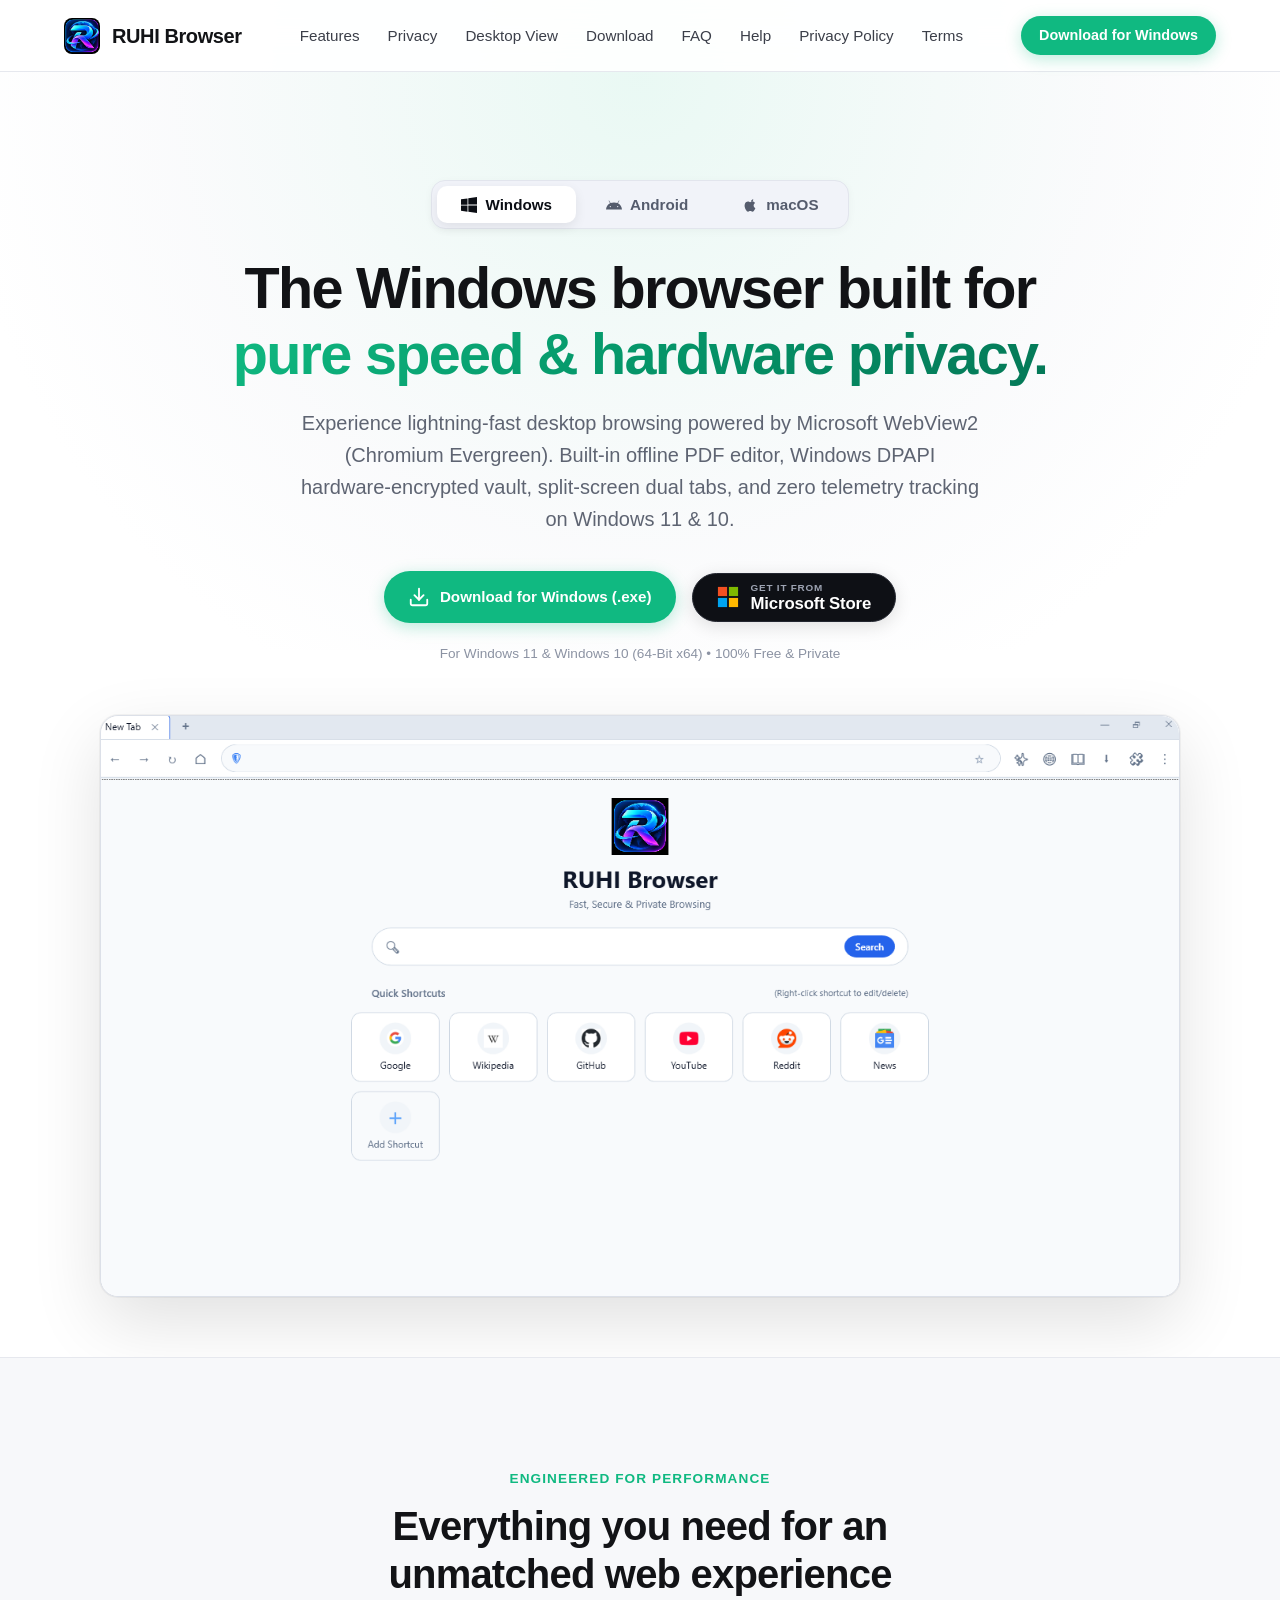
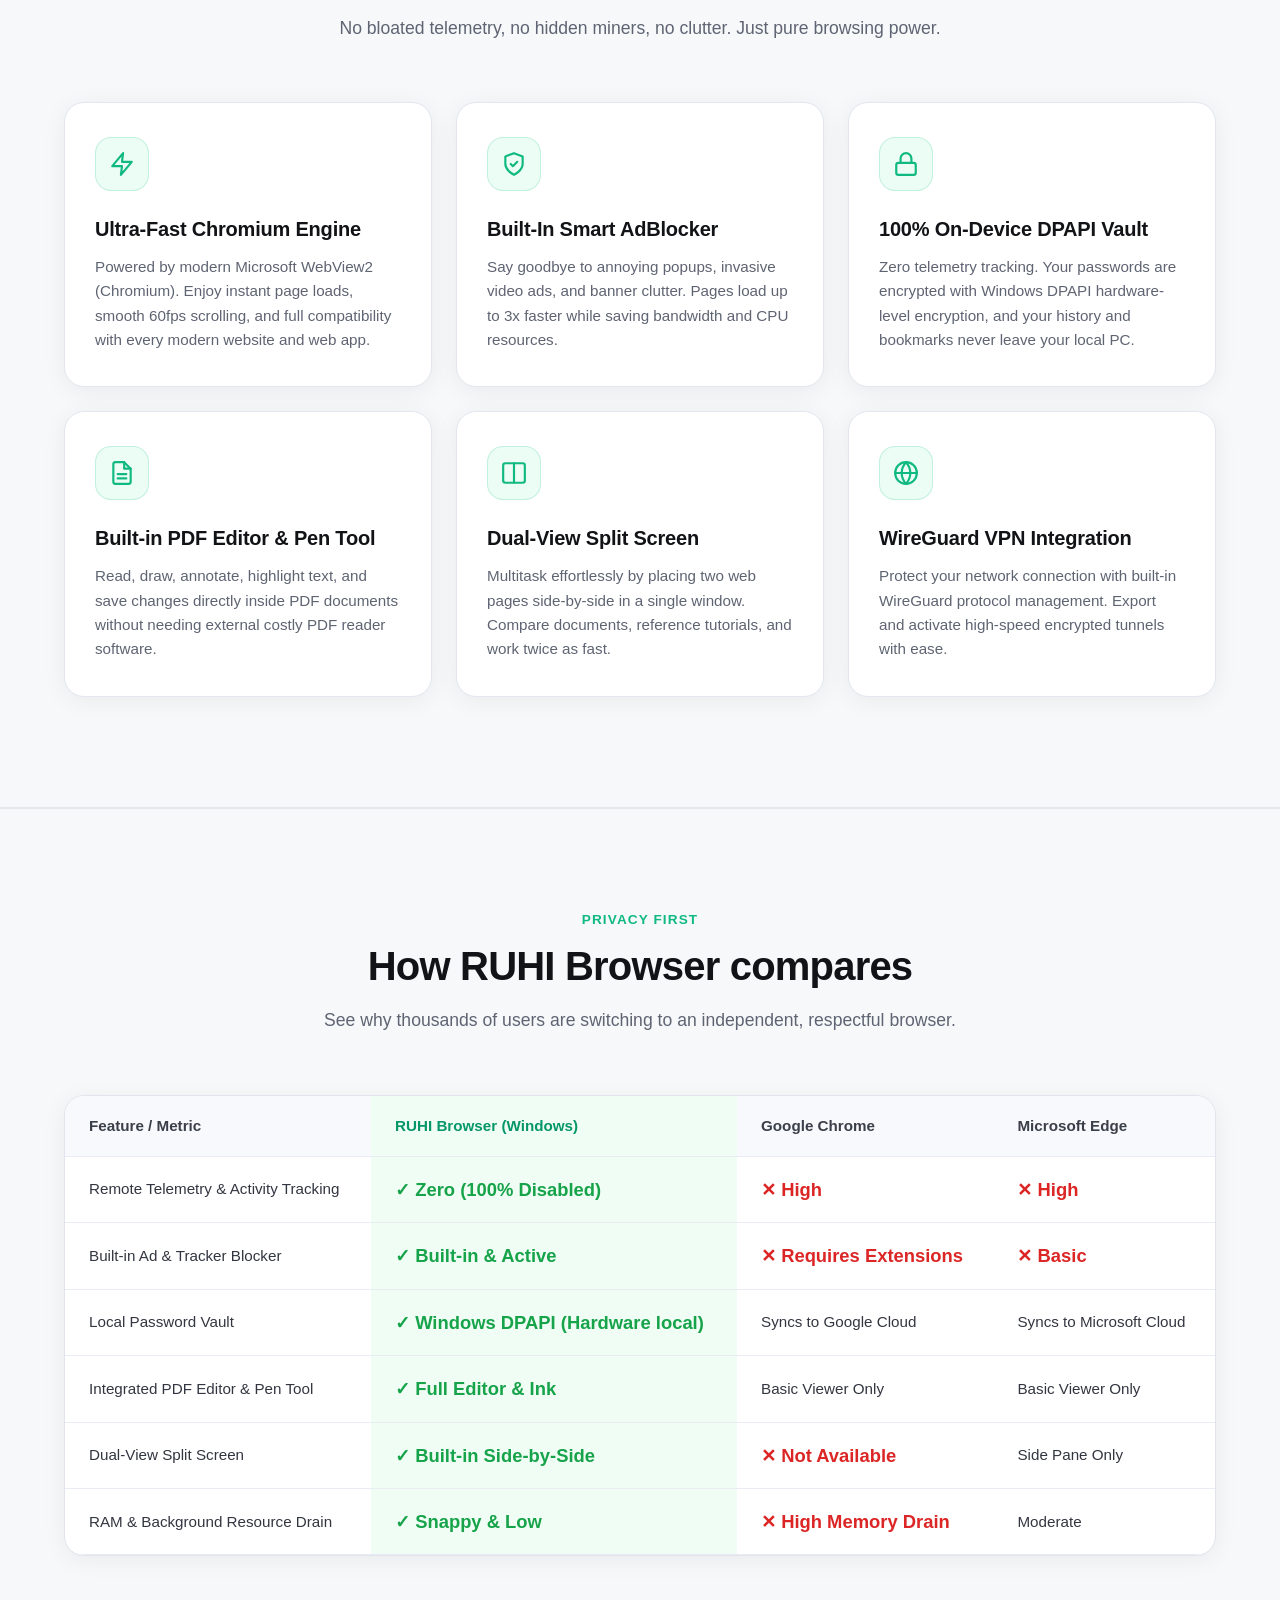
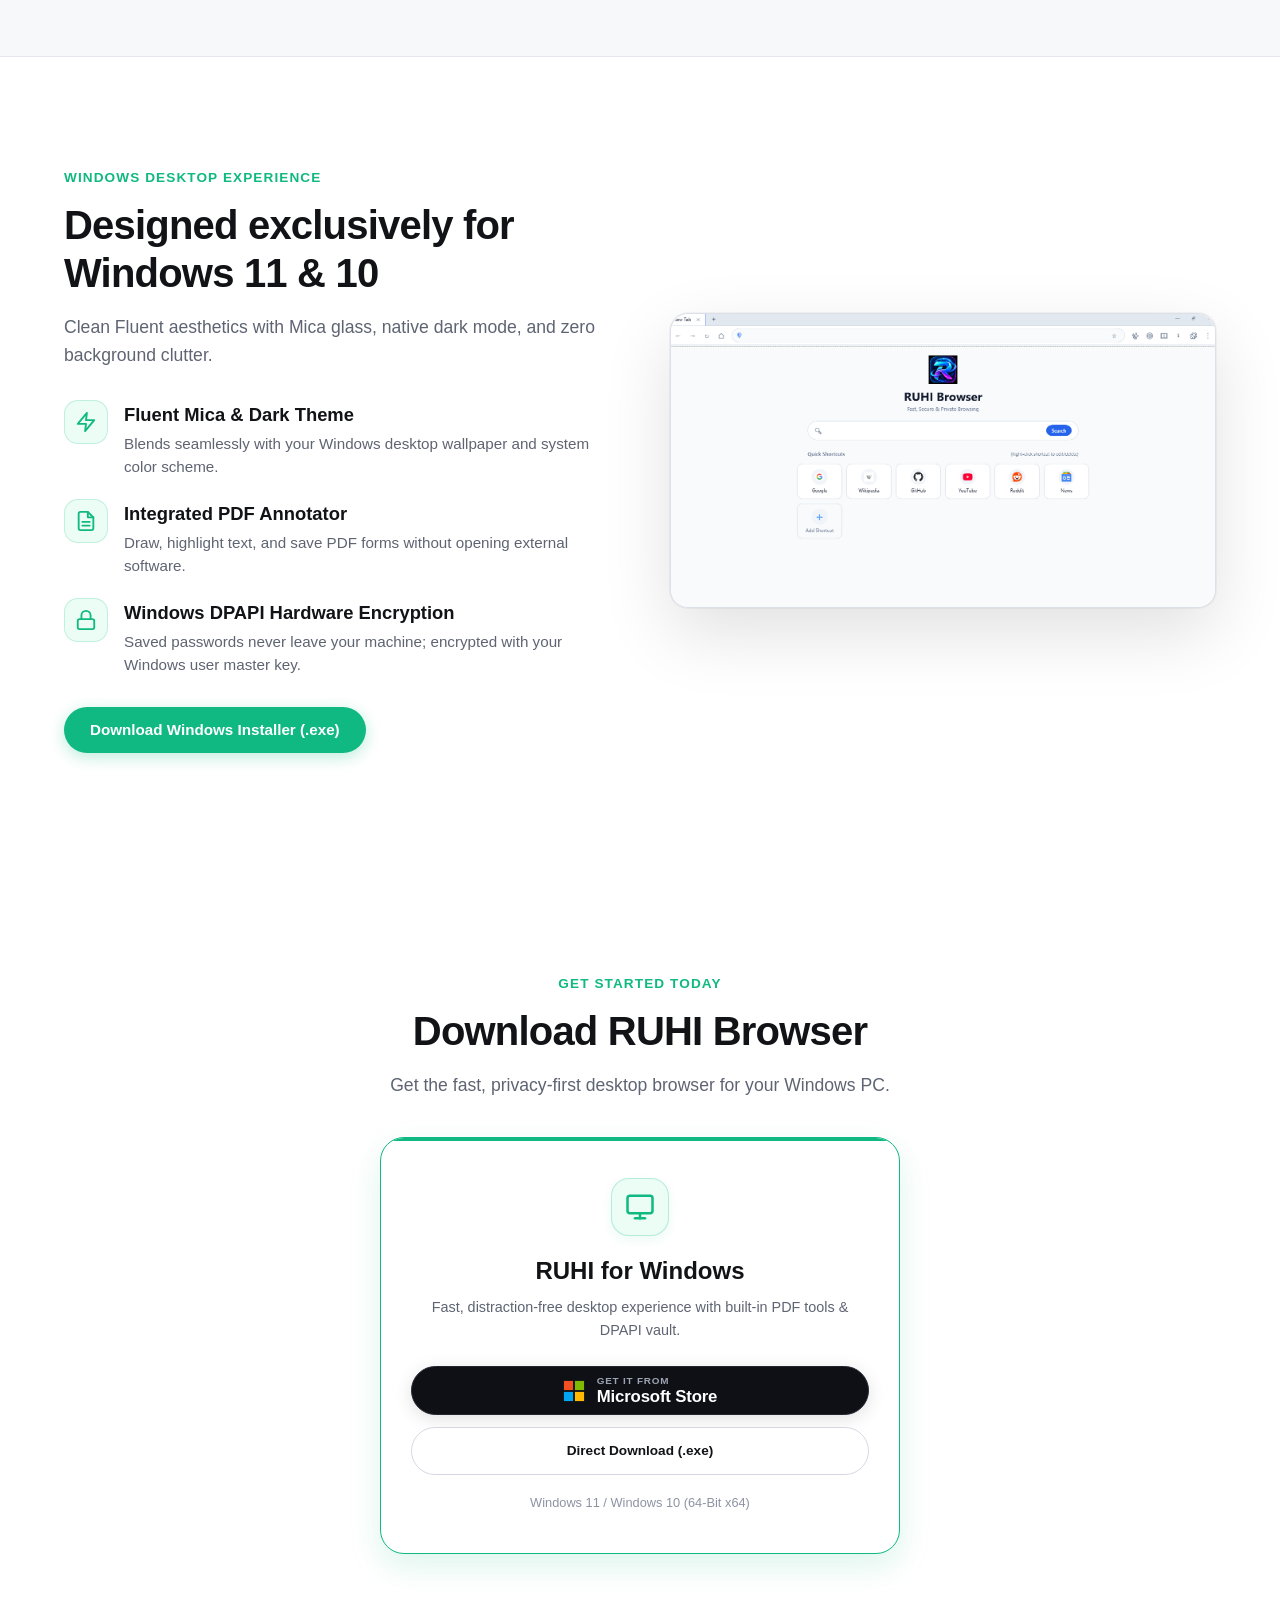
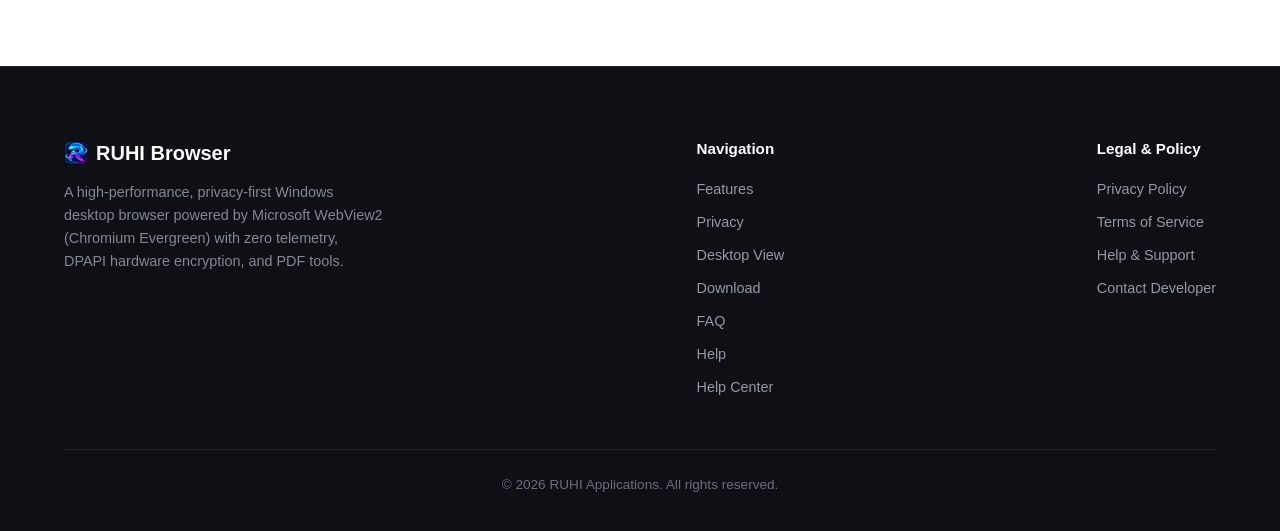
==== commit efe39735: "Add robots.txt, sitemap.xml, custom 404 page, mobile hamburger navigation, and SEO meta tags" ====
--- a/index.html
+++ b/index.html
@@ -5,6 +5,22 @@
   <meta name="viewport" content="width=device-width, initial-scale=1.0">
   <title>RUHI Browser — Pure Simplicity. Zero Telemetry. Maximum Speed.</title>
   <meta name="description" content="RUHI Browser is a next-generation, privacy-first web browser available for Windows, Android, and macOS. Zero telemetry, built-in intelligent AdBlock, and on-device encryption.">
+    <link rel="canonical" href="https://ruhibrowser.netlify.app/">
+  <meta name="theme-color" content="#10b981">
+
+  <!-- Open Graph / Facebook -->
+  <meta property="og:type" content="website">
+  <meta property="og:url" content="https://ruhibrowser.netlify.app/">
+  <meta property="og:title" content="RUHI Browser — Pure Simplicity. Zero Telemetry. Maximum Speed.">
+  <meta property="og:description" content="A lightweight, privacy-first web browser for Windows, macOS, and Android. 100% on-device local storage, DPAPI/Keychain encryption, native AdBlock, and zero telemetry.">
+  <meta property="og:image" content="https://ruhibrowser.netlify.app/assets/icon.png">
+
+  <!-- Twitter -->
+  <meta property="twitter:card" content="summary_large_image">
+  <meta property="twitter:url" content="https://ruhibrowser.netlify.app/">
+  <meta property="twitter:title" content="RUHI Browser — Pure Simplicity. Zero Telemetry. Maximum Speed.">
+  <meta property="twitter:description" content="A lightweight, privacy-first web browser for Windows, macOS, and Android. 100% on-device local storage, DPAPI/Keychain encryption, native AdBlock, and zero telemetry.">
+  <meta property="twitter:image" content="https://ruhibrowser.netlify.app/assets/icon.png">
   <link rel="icon" type="image/x-icon" href="assets/favicon.ico">
   <link rel="stylesheet" href="css/styles.css">
 </head>
@@ -27,6 +43,7 @@
         <li class="platform-only-mac"><a href="#showcase">Mac Native</a></li>
         <li><a href="#download">Download</a></li>
         <li><a href="faq.html">FAQ</a></li>
+        <li><a href="help.html">Help</a></li>
         <li><a href="privacy.html">Privacy Policy</a></li>
         <li><a href="terms.html">Terms</a></li>
       </ul>
@@ -40,6 +57,13 @@
         <a href="#download" class="btn-primary platform-only-mac" style="padding: 8px 18px; font-size: 0.9rem;">
           Download for Mac
         </a>
+        <button class="nav-mobile-toggle" aria-label="Toggle navigation menu" id="nav-toggle">
+          <svg viewBox="0 0 24 24" width="22" height="22" stroke="currentColor" stroke-width="2" fill="none" stroke-linecap="round" stroke-linejoin="round">
+            <line x1="3" y1="12" x2="21" y2="12"></line>
+            <line x1="3" y1="6" x2="21" y2="6"></line>
+            <line x1="3" y1="18" x2="21" y2="18"></line>
+          </svg>
+        </button>
       </div>
     </div>
   </header>
@@ -160,7 +184,7 @@
           Engineered natively in Swift and Apple WebKit for macOS Monterey, Ventura, Sonoma &amp; Sequoia. Universal Binary optimized for Apple Silicon (M1–M4) and Intel Macs with Apple Keychain security and native content blocking.
         </p>
         <div class="hero-actions" style="display: flex; gap: 16px; flex-wrap: wrap; justify-content: center; align-items: center;">
-          <a href="https://github.com/ruhidev321/ruhi-browser/releases" target="_blank" rel="noopener noreferrer" class="btn-primary" style="height: 52px; padding: 0 24px; font-weight: 600; display: inline-flex; align-items: center; gap: 10px;">
+          <a href="downloads/RuhiBrowser_macOS.dmg" download target="_blank" rel="noopener noreferrer" class="btn-primary" style="height: 52px; padding: 0 24px; font-weight: 600; display: inline-flex; align-items: center; gap: 10px;">
             <svg viewBox="0 0 24 24" width="22" height="22" fill="currentColor">
               <path d="M18.71 19.5c-.83 1.24-1.71 2.45-3.05 2.47-1.34.03-1.77-.79-3.29-.79-1.53 0-2 .77-3.27.82-1.31.05-2.3-1.32-3.14-2.53C4.25 17 2.94 12.45 4.7 9.39c.87-1.52 2.43-2.48 4.12-2.51 1.28-.02 2.5.87 3.29.87.78 0 2.26-1.07 3.81-.91.65.03 2.47.26 3.64 1.98-.09.06-2.17 1.28-2.15 3.81.03 3.02 2.65 4.03 2.68 4.04-.03.07-.42 1.44-1.38 2.83M15.97 6.37c.61-.75 1.04-1.8 0.92-2.85-.9.04-2 .6-2.64 1.35-.56.65-1.06 1.71-.92 2.73 1.01.08 2.03-.49 2.64-1.23z"/>
             </svg>
@@ -782,7 +806,7 @@
           </div>
 
           <div style="display: flex; gap: 14px; flex-wrap: wrap; align-items: center; margin-top: 24px;">
-            <a href="https://github.com/ruhidev321/ruhi-browser/releases" target="_blank" rel="noopener noreferrer" class="btn-primary" style="height: 50px; padding: 0 24px; font-weight: 600; display: inline-flex; align-items: center; gap: 10px;">
+            <a href="downloads/RuhiBrowser_macOS.dmg" download target="_blank" rel="noopener noreferrer" class="btn-primary" style="height: 50px; padding: 0 24px; font-weight: 600; display: inline-flex; align-items: center; gap: 10px;">
               <svg viewBox="0 0 24 24" width="20" height="20" fill="currentColor">
                 <path d="M18.71 19.5c-.83 1.24-1.71 2.45-3.05 2.47-1.34.03-1.77-.79-3.29-.79-1.53 0-2 .77-3.27.82-1.31.05-2.3-1.32-3.14-2.53C4.25 17 2.94 12.45 4.7 9.39c.87-1.52 2.43-2.48 4.12-2.51 1.28-.02 2.5.87 3.29.87.78 0 2.26-1.07 3.81-.91.65.03 2.47.26 3.64 1.98-.09.06-2.17 1.28-2.15 3.81.03 3.02 2.65 4.03 2.68 4.04-.03.07-.42 1.44-1.38 2.83M15.97 6.37c.61-.75 1.04-1.8 0.92-2.85-.9.04-2 .6-2.64 1.35-.56.65-1.06 1.71-.92 2.73 1.01.08 2.03-.49 2.64-1.23z"/>
               </svg>
@@ -881,7 +905,7 @@
           <p style="color: var(--text-secondary); font-size: 0.9rem; margin-bottom: 24px;">Ultra-fast native Apple WebKit engine for Apple Silicon (M1–M4) &amp; Intel with Touch ID Keychain.</p>
 
           <div style="display: flex; flex-direction: column; gap: 12px; align-items: center;">
-            <a href="https://github.com/ruhidev321/ruhi-browser/releases" target="_blank" rel="noopener noreferrer" class="btn-primary" style="width: 100%; justify-content: center; height: 50px;">
+            <a href="downloads/RuhiBrowser_macOS.dmg" download target="_blank" rel="noopener noreferrer" class="btn-primary" style="width: 100%; justify-content: center; height: 50px;">
               Download for Mac (.dmg)
             </a>
             <span style="font-size: 0.85rem; color: var(--text-muted); font-weight: 500;">
@@ -918,6 +942,7 @@
             <li class="platform-only-mac"><a href="#showcase">Mac Native</a></li>
             <li><a href="#download">Download</a></li>
             <li><a href="faq.html">FAQ</a></li>
+        <li><a href="help.html">Help</a></li>
             <li><a href="help.html">Help Center</a></li>
           </ul>
         </div>
--- a/css/styles.css
+++ b/css/styles.css
@@ -864,11 +864,57 @@
   font-size: 0.85rem;
 }
 
+/* Mobile Navigation Toggle Button */
+.nav-mobile-toggle {
+  display: none;
+  background: transparent;
+  border: 1px solid var(--card-border);
+  border-radius: 8px;
+  padding: 6px 8px;
+  cursor: pointer;
+  color: var(--text-primary);
+  width: 38px;
+  height: 38px;
+  align-items: center;
+  justify-content: center;
+  transition: var(--transition);
+}
+
+.nav-mobile-toggle:hover {
+  background: var(--bg-secondary);
+}
+
 /* Responsive adjustments */
 @media (max-width: 900px) {
   .hero-title { font-size: 2.6rem; }
   .features-grid { grid-template-columns: repeat(2, 1fr); }
-  .nav-links { display: none; }
+  .nav-mobile-toggle { display: inline-flex; }
+  .nav-links {
+    display: none;
+    position: absolute;
+    top: 100%;
+    left: 0;
+    right: 0;
+    background: #ffffff;
+    flex-direction: column;
+    padding: 16px 24px 22px;
+    gap: 12px;
+    border-bottom: 1px solid var(--card-border);
+    box-shadow: 0 14px 28px rgba(0, 0, 0, 0.08);
+    z-index: 999;
+  }
+  .nav-links.is-open {
+    display: flex !important;
+  }
+  .nav-links li {
+    width: 100%;
+  }
+  .nav-links a {
+    display: block;
+    padding: 8px 0;
+    font-size: 1rem;
+    font-weight: 600;
+  }
   .mobile-showcase-grid { grid-template-columns: 1fr; }
 }
 
